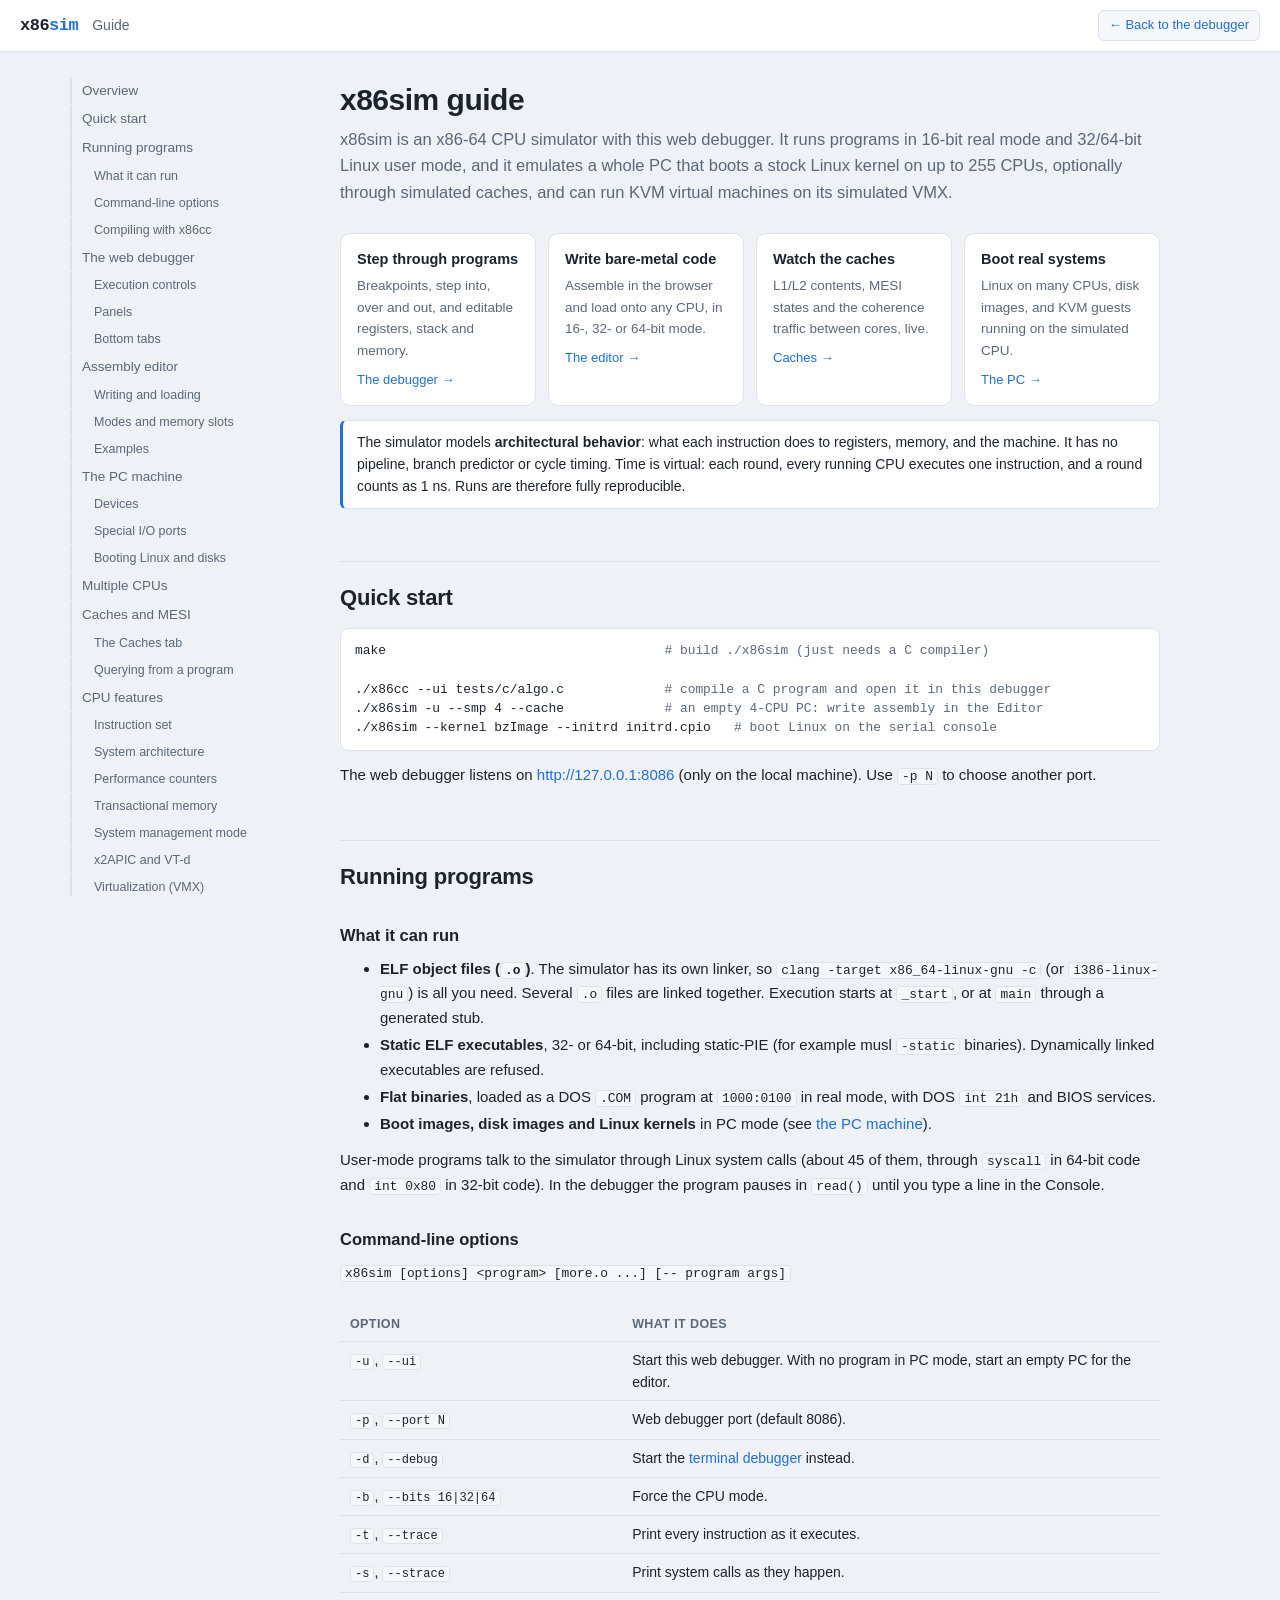
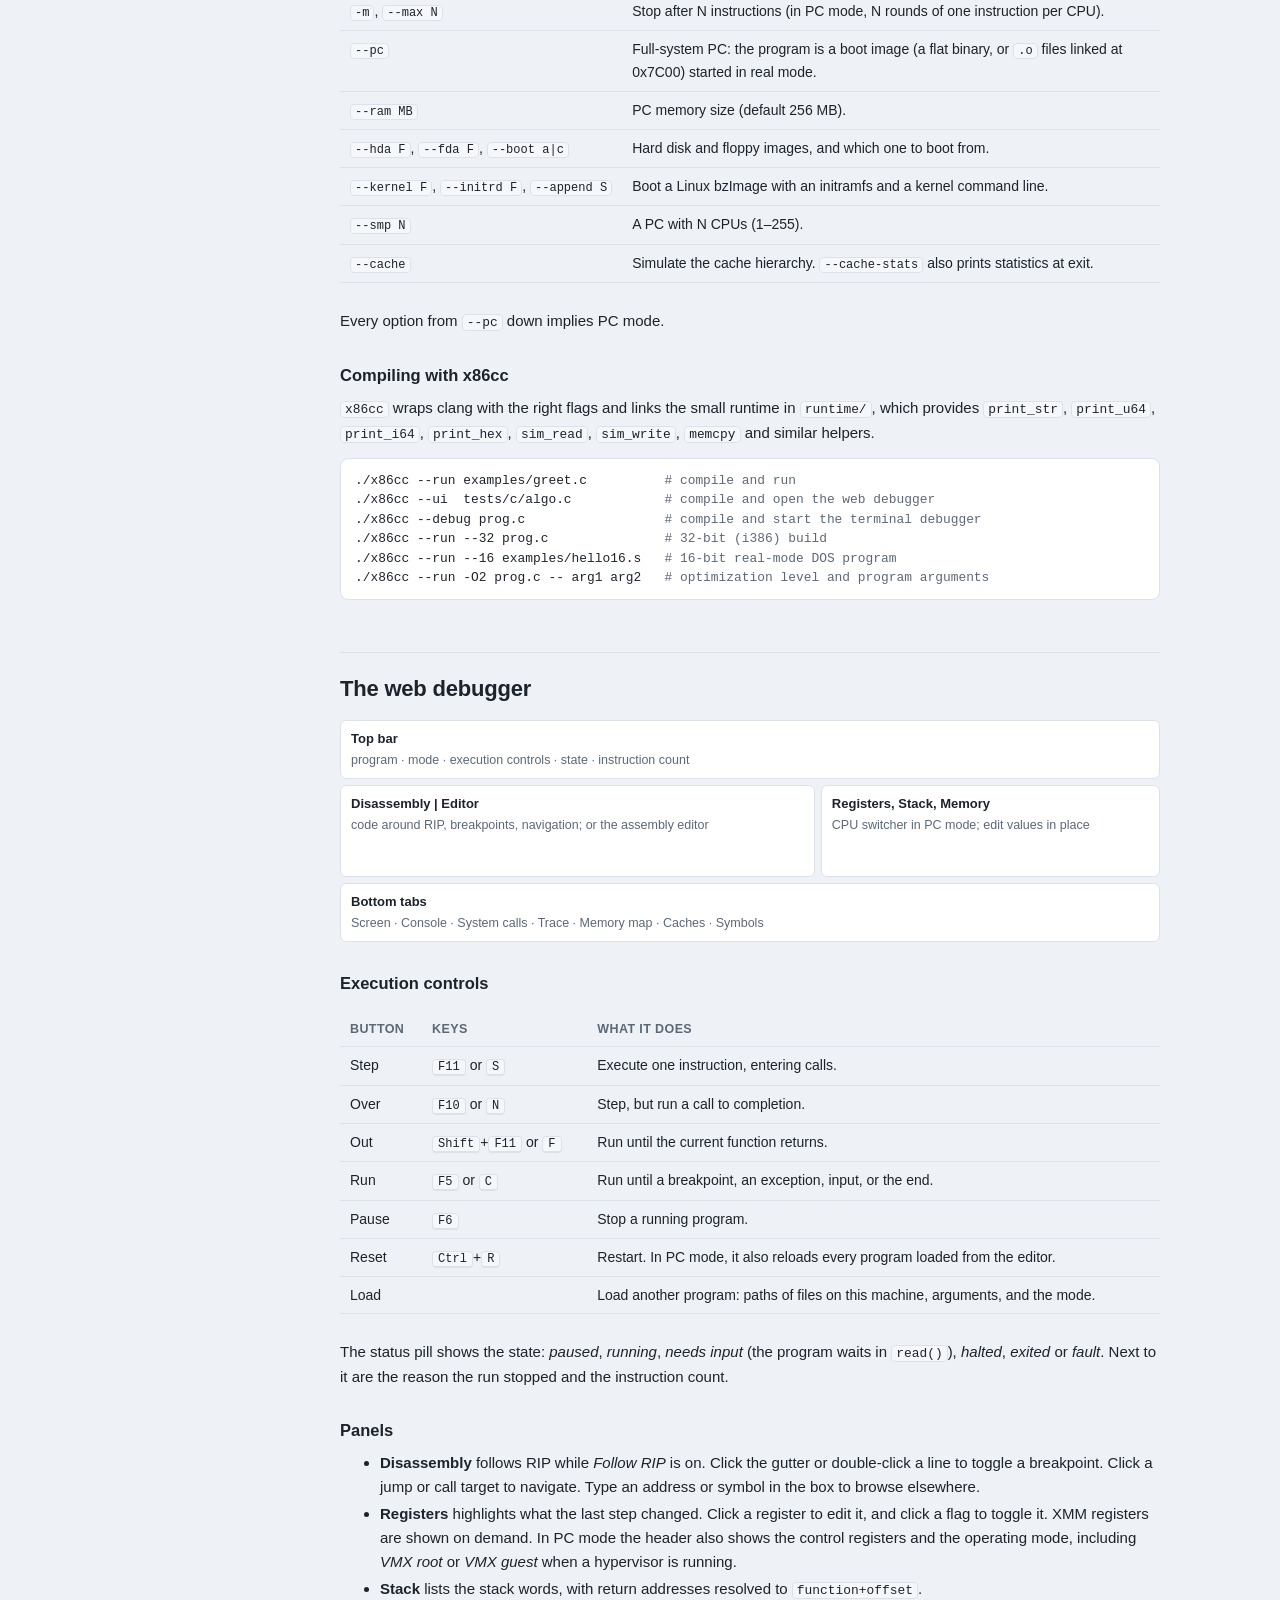
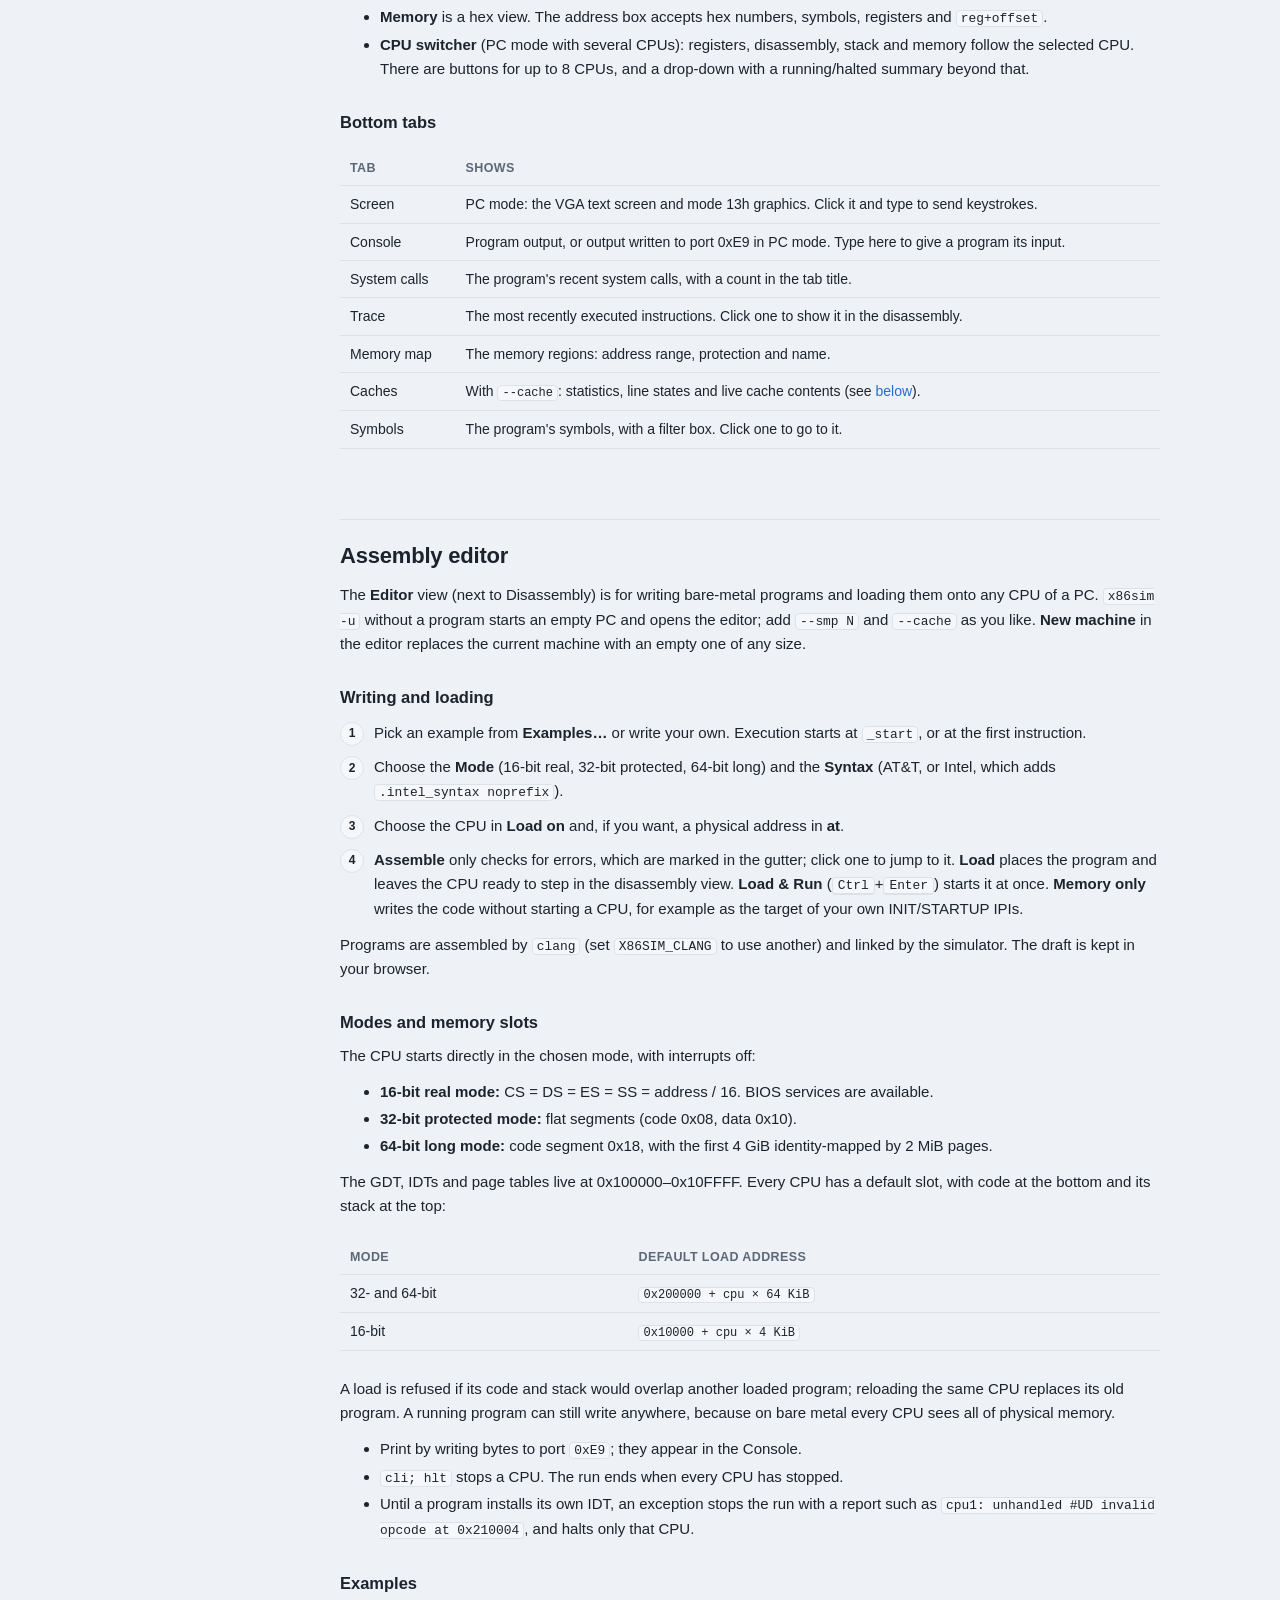
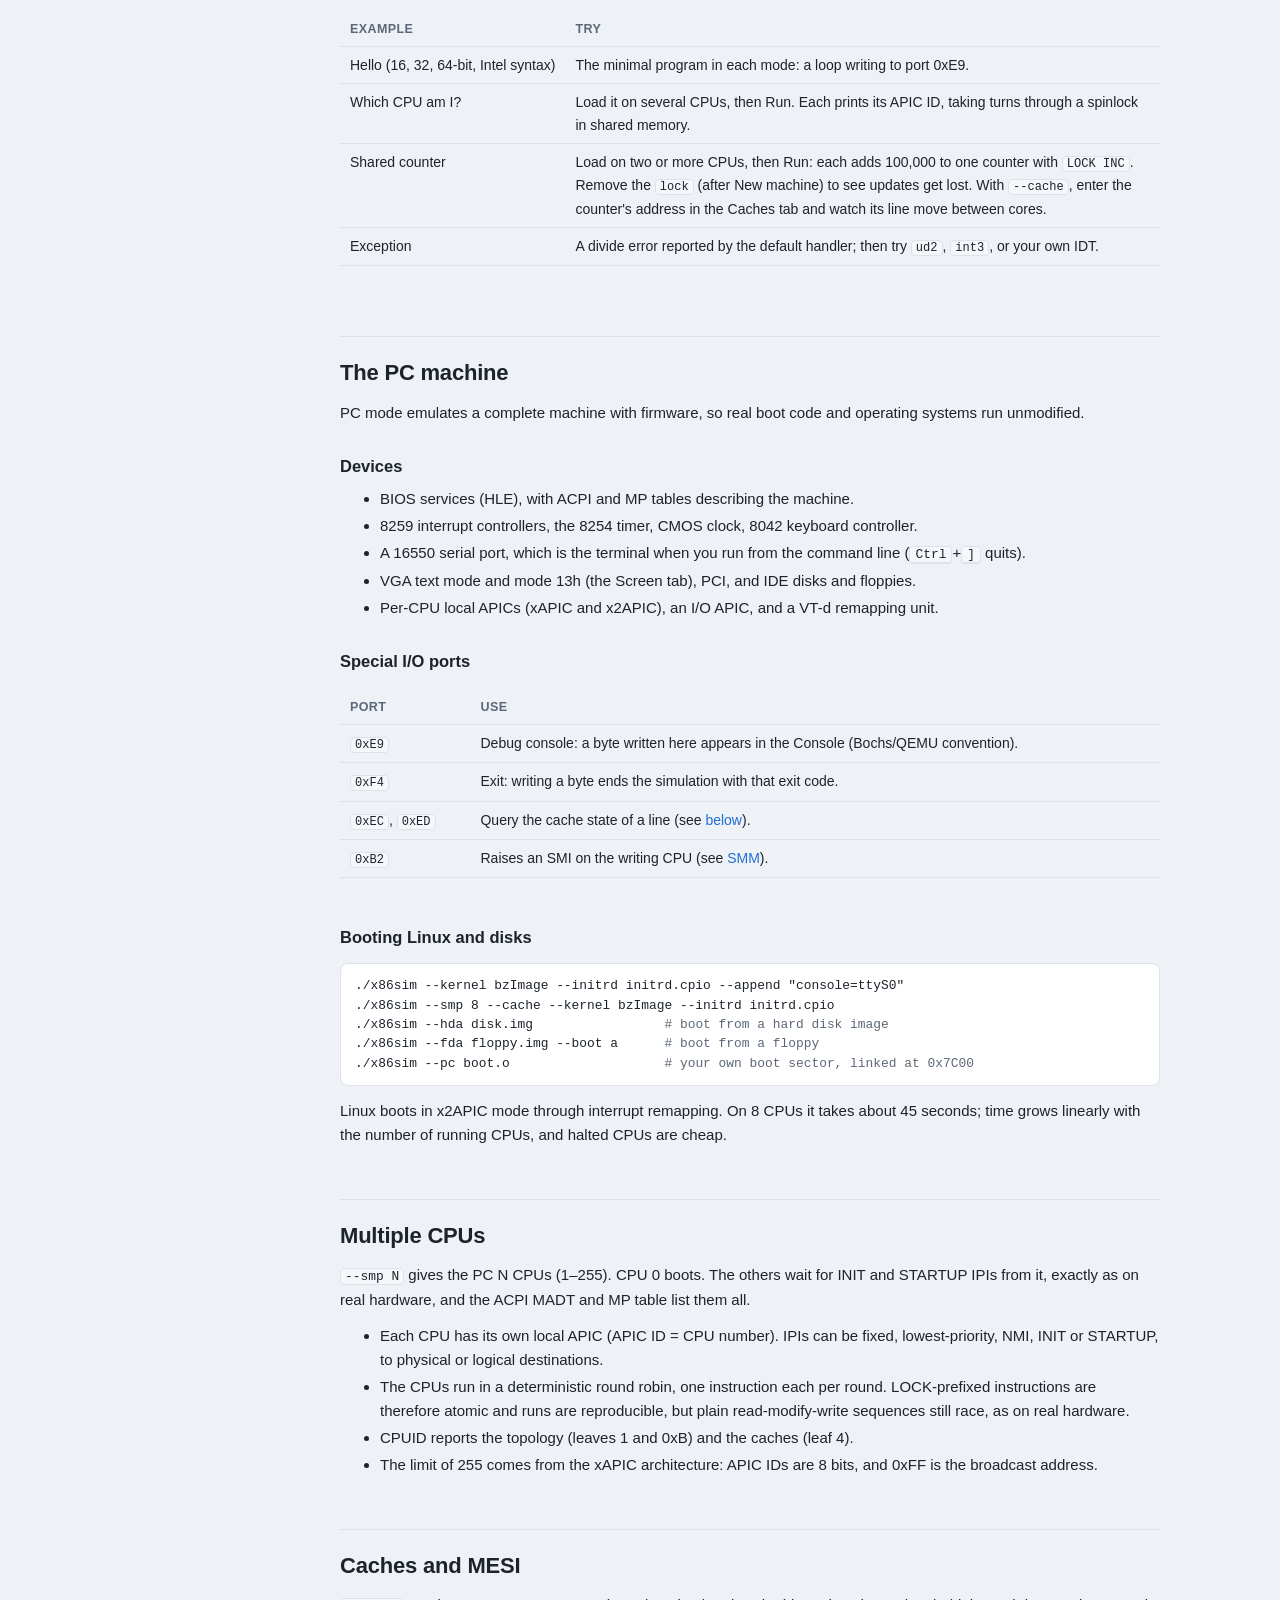
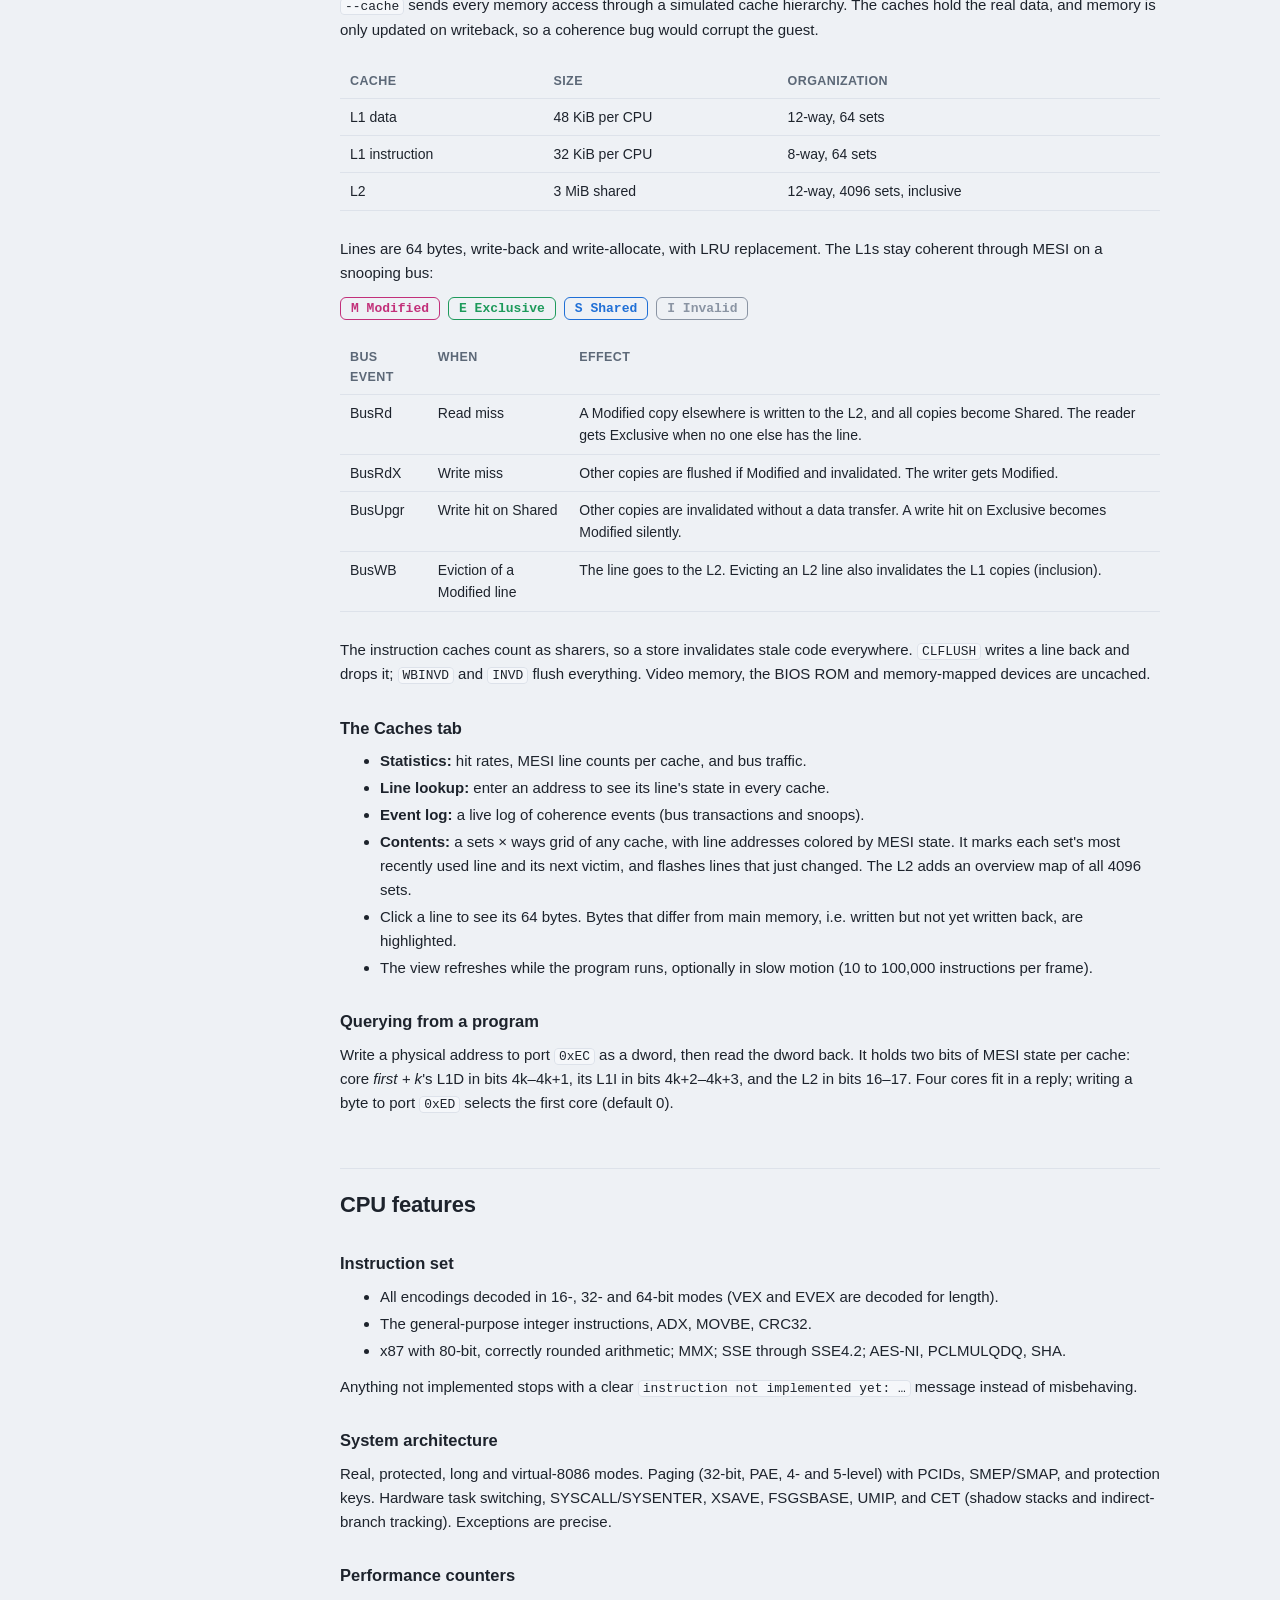
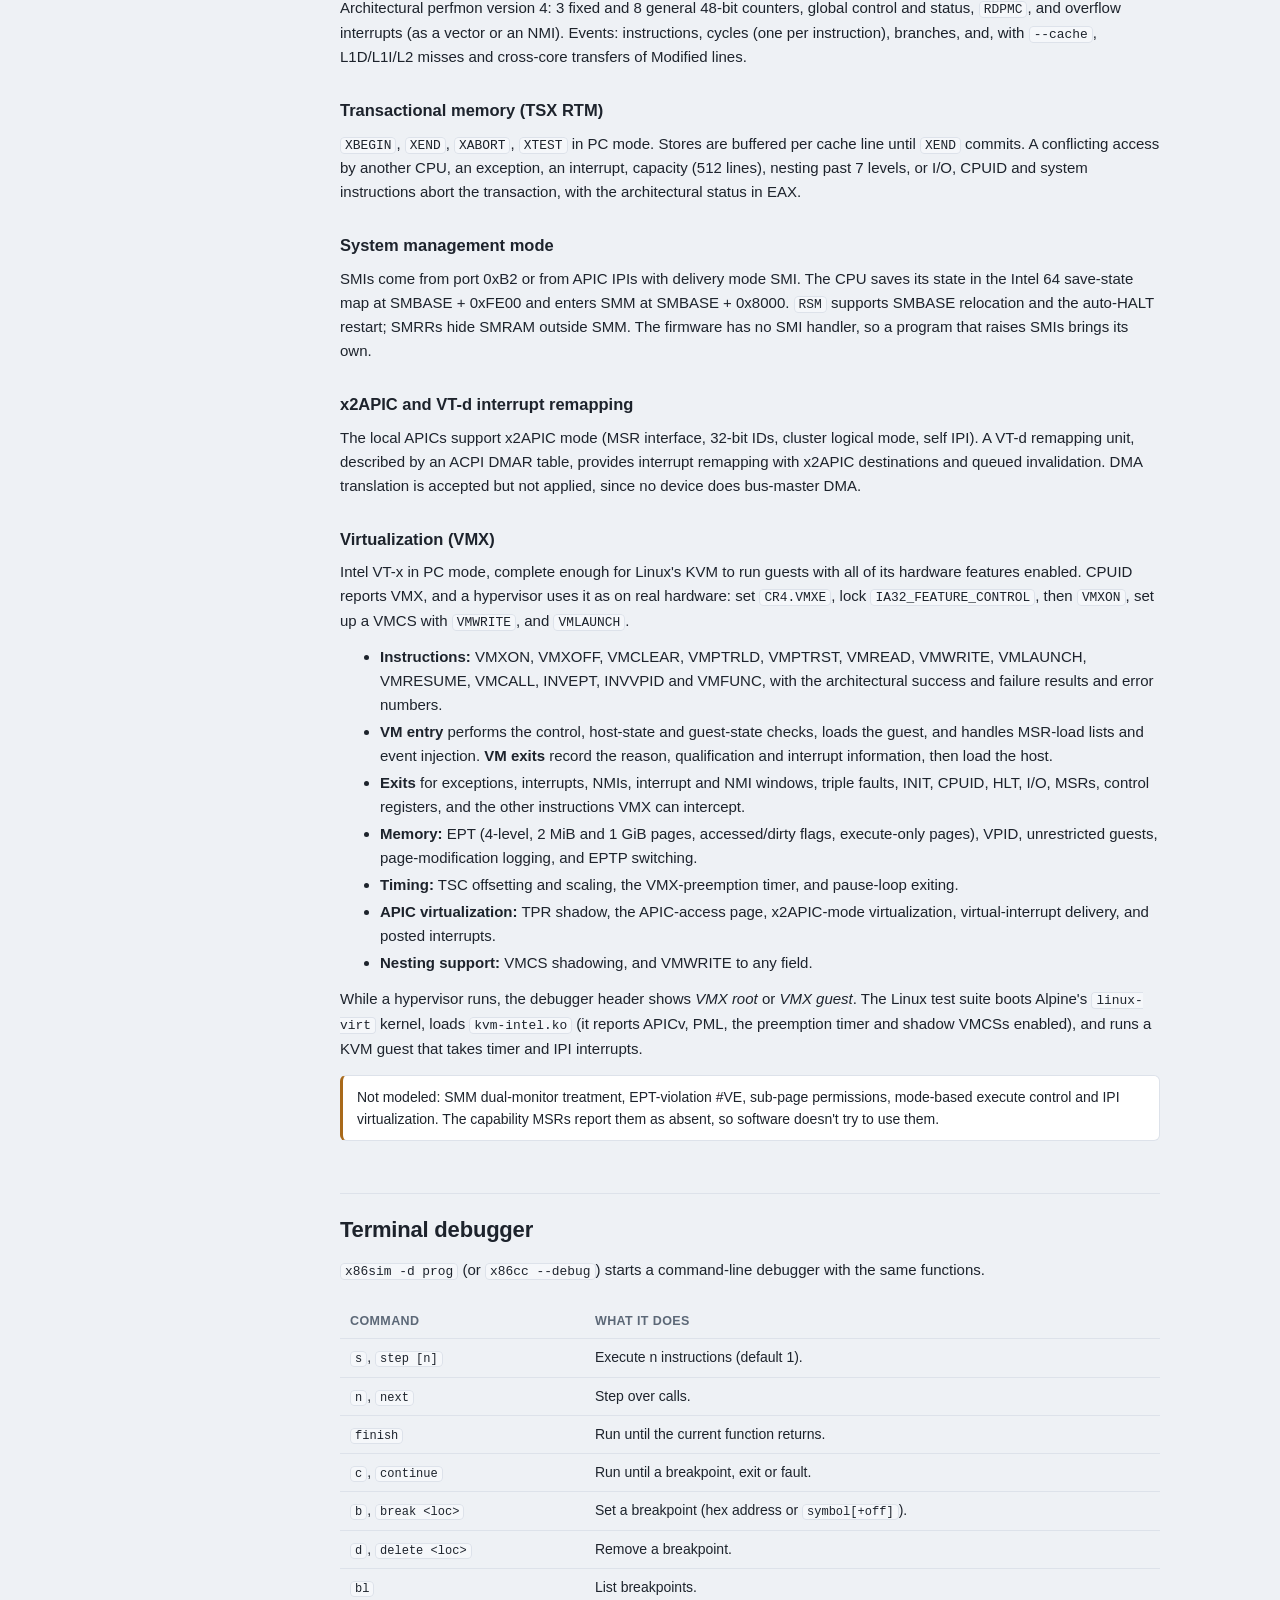
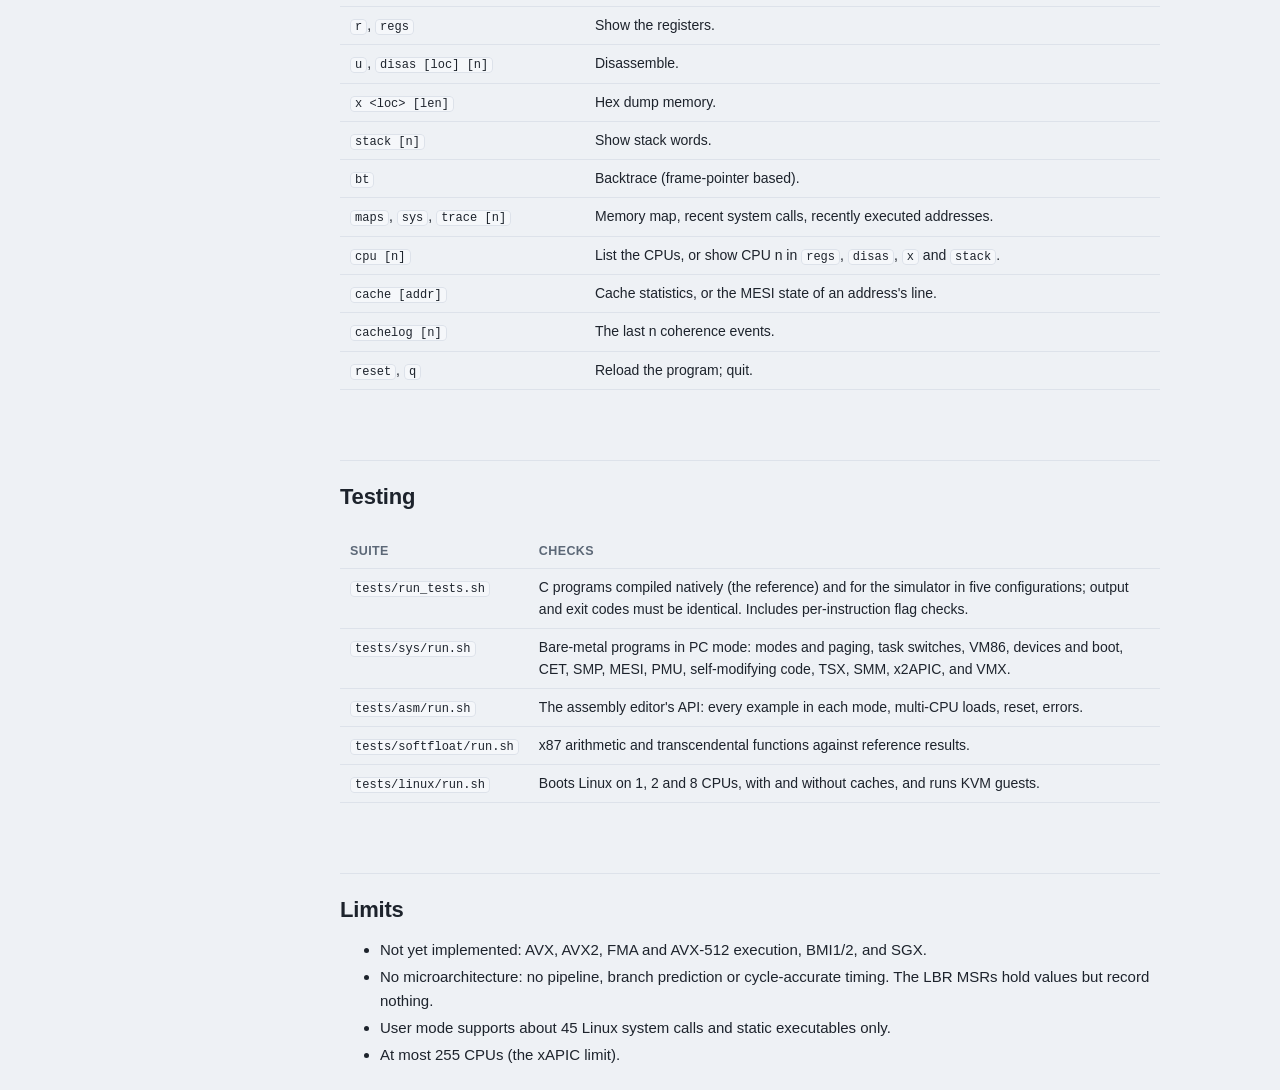
==== ui/guide.html @ a6ca7555 "Web UI: a user guide, opened from a Guide button in the debugger ui/guide.html covers running progra" ====
<!doctype html>
<html lang="en">
<head>
  <meta charset="utf-8">
  <meta name="viewport" content="width=device-width, initial-scale=1">
  <title>x86sim Guide</title>
  <style>
    :root {
      --bg: #0f1216;
      --panel: #161a20;
      --panel-2: #1c2129;
      --border: #262c36;
      --text: #d7dce4;
      --muted: #8a94a3;
      --accent: #5aa9ff;
      --ok: #4fd18b;
      --warn: #ffb547;
      --bad: #ff5c6c;
      --m: #ff7ab6;
      --e: #4fd18b;
      --s: #5aa9ff;
      --i: #6b7686;
      --mono: ui-monospace, "SF Mono", SFMono-Regular, Menlo, Consolas, monospace;
      --sans: -apple-system, BlinkMacSystemFont, "Segoe UI", Roboto, sans-serif;
      color-scheme: dark;
    }
    @media (prefers-color-scheme: light) {
      :root:not([data-theme="dark"]) {
        --bg: #eef1f5;
        --panel: #ffffff;
        --panel-2: #f5f7fa;
        --border: #dde2ea;
        --text: #1d232c;
        --muted: #5c6877;
        --accent: #1f6fd6;
        --ok: #1d9a5b;
        --warn: #a8691a;
        --bad: #d6303f;
        --m: #c2307a;
        --e: #1d9a5b;
        --s: #1f6fd6;
        --i: #8a94a3;
        color-scheme: light;
      }
    }
    * { box-sizing: border-box; }
    html { scroll-behavior: smooth; scroll-padding-top: 64px; }
    body { margin: 0; background: var(--bg); color: var(--text); font: 15px/1.6 var(--sans); }
    a { color: var(--accent); text-decoration: none; }
    a:hover { text-decoration: underline; }
    code, kbd, pre { font-family: var(--mono); font-size: 0.86em; }
    code { background: var(--panel-2); border: 1px solid var(--border); border-radius: 4px; padding: 0 4px; }
    kbd { background: var(--panel-2); border: 1px solid var(--border); border-bottom-width: 2px; border-radius: 4px; padding: 0 5px; white-space: nowrap; }
    pre { background: var(--panel); border: 1px solid var(--border); border-radius: 8px; padding: 12px 14px; overflow-x: auto; line-height: 1.5; }
    pre code { background: none; border: 0; padding: 0; font-size: 1em; }
    .c { color: var(--muted); }

    .top { position: sticky; top: 0; z-index: 2; display: flex; align-items: center; gap: 14px; padding: 10px 20px;
           background: var(--panel); border-bottom: 1px solid var(--border); }
    .logo { font: 600 17px var(--mono); letter-spacing: -0.5px; color: var(--text); }
    .logo b { color: var(--accent); }
    .top .title { color: var(--muted); font-size: 14px; }
    .top .back { margin-left: auto; white-space: nowrap; font-size: 13px; border: 1px solid var(--border); border-radius: 6px; padding: 4px 10px; background: var(--panel-2); }

    .wrap { display: grid; grid-template-columns: 230px minmax(0, 1fr); gap: 40px; max-width: 1180px; margin: 0 auto; padding: 24px 20px 80px; }
    nav.toc { position: sticky; top: 64px; align-self: start; max-height: calc(100vh - 80px); overflow-y: auto; font-size: 13.5px; }
    nav.toc ol { list-style: none; margin: 0; padding: 0; }
    nav.toc li { margin: 1px 0; }
    nav.toc a { display: block; padding: 3px 10px; border-left: 2px solid var(--border); color: var(--muted); }
    nav.toc a:hover { color: var(--text); border-left-color: var(--accent); text-decoration: none; }
    nav.toc .sub a { padding-left: 22px; font-size: 12.5px; }

    main { min-width: 0; max-width: 820px; }
    h1 { font-size: 30px; line-height: 1.2; margin: 6px 0 8px; letter-spacing: -0.5px; }
    .lede { color: var(--muted); font-size: 16.5px; margin: 0 0 28px; }
    h2 { font-size: 22px; margin: 52px 0 10px; padding-top: 18px; border-top: 1px solid var(--border); letter-spacing: -0.2px; }
    h3 { font-size: 16.5px; margin: 28px 0 6px; }
    p, ul, ol { margin: 8px 0 12px; }
    li { margin: 3px 0; }

    table { width: 100%; border-collapse: collapse; margin: 10px 0 18px; font-size: 14px; }
    th, td { text-align: left; vertical-align: top; padding: 7px 10px; border-bottom: 1px solid var(--border); }
    th { color: var(--muted); font-weight: 600; font-size: 12.5px; text-transform: uppercase; letter-spacing: 0.4px; }
    td:first-child { white-space: nowrap; }
    .tw { overflow-x: auto; }

    .cards { display: grid; grid-template-columns: repeat(auto-fill, minmax(180px, 1fr)); gap: 12px; margin: 14px 0 6px; }
    .card { background: var(--panel); border: 1px solid var(--border); border-radius: 10px; padding: 14px 16px; }
    .card h4 { margin: 0 0 4px; font-size: 14.5px; }
    .card p { margin: 0; color: var(--muted); font-size: 13.5px; }
    .card a.more { display: inline-block; margin-top: 8px; font-size: 13px; }

    .note { background: var(--panel); border: 1px solid var(--border); border-left: 3px solid var(--accent); border-radius: 6px; padding: 10px 14px; margin: 14px 0; font-size: 14px; }
    .note.warn { border-left-color: var(--warn); }
    .steps { counter-reset: s; list-style: none; padding: 0; }
    .steps > li { counter-increment: s; position: relative; padding-left: 34px; margin: 10px 0; }
    .steps > li::before { content: counter(s); position: absolute; left: 0; top: 1px; width: 22px; height: 22px; border-radius: 50%;
                          background: var(--panel-2); border: 1px solid var(--border); font-size: 12px; font-weight: 600;
                          display: flex; align-items: center; justify-content: center; }

    .mesi { display: flex; gap: 8px; flex-wrap: wrap; margin: 10px 0; }
    .mesi span { font: 600 13px var(--mono); padding: 3px 10px; border-radius: 6px; border: 1px solid; }
    .mesi .m { color: var(--m); border-color: var(--m); }
    .mesi .e { color: var(--e); border-color: var(--e); }
    .mesi .s { color: var(--s); border-color: var(--s); }
    .mesi .i { color: var(--i); border-color: var(--i); }

    .layout-fig { display: grid; grid-template-columns: 1.4fr 1fr; grid-template-rows: auto auto auto; gap: 6px; margin: 14px 0 6px; font-size: 12.5px; }
    .layout-fig div { background: var(--panel); border: 1px solid var(--border); border-radius: 6px; padding: 8px 10px; }
    .layout-fig b { display: block; font-size: 13px; }
    .layout-fig span { color: var(--muted); }
    .layout-fig .bar { grid-column: 1 / -1; }
    .layout-fig .left { grid-row: 2 / 3; min-height: 92px; }
    .layout-fig .bottom { grid-column: 1 / -1; }

    @media (max-width: 860px) {
      .wrap { grid-template-columns: minmax(0, 1fr); gap: 0; padding: 16px 16px 60px; }
      nav.toc { position: static; max-height: none; margin-bottom: 8px; background: var(--panel); border: 1px solid var(--border);
                border-radius: 10px; padding: 10px; }
      nav.toc .sub { display: none; }
      h1 { font-size: 25px; }
      .layout-fig { grid-template-columns: 1fr; }
      .layout-fig .left { grid-row: auto; }
    }
  </style>
</head>
<body>
  <header class="top">
    <span class="logo">x86<b>sim</b></span>
    <span class="title">Guide</span>
    <a class="back" href="/">&larr; Back to the debugger</a>
  </header>

  <div class="wrap">
    <nav class="toc" aria-label="Contents">
      <ol>
        <li><a href="#overview">Overview</a></li>
        <li><a href="#quickstart">Quick start</a></li>
        <li><a href="#running">Running programs</a></li>
        <li class="sub"><a href="#inputs">What it can run</a></li>
        <li class="sub"><a href="#options">Command-line options</a></li>
        <li class="sub"><a href="#x86cc">Compiling with x86cc</a></li>
        <li><a href="#debugger">The web debugger</a></li>
        <li class="sub"><a href="#controls">Execution controls</a></li>
        <li class="sub"><a href="#panels">Panels</a></li>
        <li class="sub"><a href="#tabs">Bottom tabs</a></li>
        <li><a href="#editor">Assembly editor</a></li>
        <li class="sub"><a href="#editor-flow">Writing and loading</a></li>
        <li class="sub"><a href="#editor-modes">Modes and memory slots</a></li>
        <li class="sub"><a href="#editor-examples">Examples</a></li>
        <li><a href="#pc">The PC machine</a></li>
        <li class="sub"><a href="#pc-devices">Devices</a></li>
        <li class="sub"><a href="#pc-ports">Special I/O ports</a></li>
        <li class="sub"><a href="#pc-linux">Booting Linux and disks</a></li>
        <li><a href="#smp">Multiple CPUs</a></li>
        <li><a href="#caches">Caches and MESI</a></li>
        <li class="sub"><a href="#caches-tab">The Caches tab</a></li>
        <li class="sub"><a href="#caches-port">Querying from a program</a></li>
        <li><a href="#cpu">CPU features</a></li>
        <li class="sub"><a href="#isa">Instruction set</a></li>
        <li class="sub"><a href="#system">System architecture</a></li>
        <li class="sub"><a href="#pmu">Performance counters</a></li>
        <li class="sub"><a href="#tsx">Transactional memory</a></li>
        <li class="sub"><a href="#smm">System management mode</a></li>
        <li class="sub"><a href="#x2apic">x2APIC and VT-d</a></li>
        <li class="sub"><a href="#vmx">Virtualization (VMX)</a></li>
        <li><a href="#terminal">Terminal debugger</a></li>
        <li><a href="#testing">Testing</a></li>
        <li><a href="#limits">Limits</a></li>
      </ol>
    </nav>

    <main>
      <h1 id="overview">x86sim guide</h1>
      <p class="lede">x86sim is an x86-64 CPU simulator with this web debugger. It runs programs in 16-bit
        real mode and 32/64-bit Linux user mode, and it emulates a whole PC that boots a stock Linux kernel
        on up to 255 CPUs, optionally through simulated caches, and can run KVM virtual machines on its
        simulated VMX.</p>

      <div class="cards">
        <div class="card"><h4>Step through programs</h4><p>Breakpoints, step into, over and out, and editable registers, stack and memory.</p><a class="more" href="#debugger">The debugger &rarr;</a></div>
        <div class="card"><h4>Write bare-metal code</h4><p>Assemble in the browser and load onto any CPU, in 16-, 32- or 64-bit mode.</p><a class="more" href="#editor">The editor &rarr;</a></div>
        <div class="card"><h4>Watch the caches</h4><p>L1/L2 contents, MESI states and the coherence traffic between cores, live.</p><a class="more" href="#caches">Caches &rarr;</a></div>
        <div class="card"><h4>Boot real systems</h4><p>Linux on many CPUs, disk images, and KVM guests running on the simulated CPU.</p><a class="more" href="#pc">The PC &rarr;</a></div>
      </div>

      <div class="note">The simulator models <b>architectural behavior</b>: what each instruction does to
        registers, memory, and the machine. It has no pipeline, branch predictor or cycle timing. Time is
        virtual: each round, every running CPU executes one instruction, and a round counts as 1 ns. Runs are
        therefore fully reproducible.</div>

      <h2 id="quickstart">Quick start</h2>
      <pre><code>make                                    <span class="c"># build ./x86sim (just needs a C compiler)</span>

./x86cc --ui tests/c/algo.c             <span class="c"># compile a C program and open it in this debugger</span>
./x86sim -u --smp 4 --cache             <span class="c"># an empty 4-CPU PC: write assembly in the Editor</span>
./x86sim --kernel bzImage --initrd initrd.cpio   <span class="c"># boot Linux on the serial console</span></code></pre>
      <p>The web debugger listens on <a href="http://127.0.0.1:8086">http://127.0.0.1:8086</a> (only on
        the local machine). Use <code>-p N</code> to choose another port.</p>

      <h2 id="running">Running programs</h2>
      <h3 id="inputs">What it can run</h3>
      <ul>
        <li><b>ELF object files (<code>.o</code>)</b>. The simulator has its own linker, so
          <code>clang -target x86_64-linux-gnu -c</code> (or <code>i386-linux-gnu</code>) is all you need.
          Several <code>.o</code> files are linked together. Execution starts at <code>_start</code>, or at
          <code>main</code> through a generated stub.</li>
        <li><b>Static ELF executables</b>, 32- or 64-bit, including static-PIE (for example musl
          <code>-static</code> binaries). Dynamically linked executables are refused.</li>
        <li><b>Flat binaries</b>, loaded as a DOS <code>.COM</code> program at <code>1000:0100</code> in real
          mode, with DOS <code>int 21h</code> and BIOS services.</li>
        <li><b>Boot images, disk images and Linux kernels</b> in PC mode (see <a href="#pc">the PC
          machine</a>).</li>
      </ul>
      <p>User-mode programs talk to the simulator through Linux system calls (about 45 of them, through
        <code>syscall</code> in 64-bit code and <code>int 0x80</code> in 32-bit code). In the debugger the
        program pauses in <code>read()</code> until you type a line in the Console.</p>

      <h3 id="options">Command-line options</h3>
      <p><code>x86sim [options] &lt;program&gt; [more.o ...] [-- program args]</code></p>
      <div class="tw"><table>
        <tr><th>Option</th><th>What it does</th></tr>
        <tr><td><code>-u</code>, <code>--ui</code></td><td>Start this web debugger. With no program in PC mode, start an empty PC for the editor.</td></tr>
        <tr><td><code>-p</code>, <code>--port N</code></td><td>Web debugger port (default 8086).</td></tr>
        <tr><td><code>-d</code>, <code>--debug</code></td><td>Start the <a href="#terminal">terminal debugger</a> instead.</td></tr>
        <tr><td><code>-b</code>, <code>--bits 16|32|64</code></td><td>Force the CPU mode.</td></tr>
        <tr><td><code>-t</code>, <code>--trace</code></td><td>Print every instruction as it executes.</td></tr>
        <tr><td><code>-s</code>, <code>--strace</code></td><td>Print system calls as they happen.</td></tr>
        <tr><td><code>-m</code>, <code>--max N</code></td><td>Stop after N instructions (in PC mode, N rounds of one instruction per CPU).</td></tr>
        <tr><td><code>--pc</code></td><td>Full-system PC: the program is a boot image (a flat binary, or <code>.o</code> files linked at 0x7C00) started in real mode.</td></tr>
        <tr><td><code>--ram MB</code></td><td>PC memory size (default 256 MB).</td></tr>
        <tr><td><code>--hda F</code>, <code>--fda F</code>, <code>--boot a|c</code></td><td>Hard disk and floppy images, and which one to boot from.</td></tr>
        <tr><td><code>--kernel F</code>, <code>--initrd F</code>, <code>--append S</code></td><td>Boot a Linux bzImage with an initramfs and a kernel command line.</td></tr>
        <tr><td><code>--smp N</code></td><td>A PC with N CPUs (1–255).</td></tr>
        <tr><td><code>--cache</code></td><td>Simulate the cache hierarchy. <code>--cache-stats</code> also prints statistics at exit.</td></tr>
      </table></div>
      <p>Every option from <code>--pc</code> down implies PC mode.</p>

      <h3 id="x86cc">Compiling with x86cc</h3>
      <p><code>x86cc</code> wraps clang with the right flags and links the small runtime in
        <code>runtime/</code>, which provides <code>print_str</code>, <code>print_u64</code>,
        <code>print_i64</code>, <code>print_hex</code>, <code>sim_read</code>, <code>sim_write</code>,
        <code>memcpy</code> and similar helpers.</p>
      <pre><code>./x86cc --run examples/greet.c          <span class="c"># compile and run</span>
./x86cc --ui  tests/c/algo.c            <span class="c"># compile and open the web debugger</span>
./x86cc --debug prog.c                  <span class="c"># compile and start the terminal debugger</span>
./x86cc --run --32 prog.c               <span class="c"># 32-bit (i386) build</span>
./x86cc --run --16 examples/hello16.s   <span class="c"># 16-bit real-mode DOS program</span>
./x86cc --run -O2 prog.c -- arg1 arg2   <span class="c"># optimization level and program arguments</span></code></pre>

      <h2 id="debugger">The web debugger</h2>
      <div class="layout-fig" aria-hidden="true">
        <div class="bar"><b>Top bar</b><span>program · mode · execution controls · state · instruction count</span></div>
        <div class="left"><b>Disassembly | Editor</b><span>code around RIP, breakpoints, navigation; or the assembly editor</span></div>
        <div><b>Registers, Stack, Memory</b><span>CPU switcher in PC mode; edit values in place</span></div>
        <div class="bottom"><b>Bottom tabs</b><span>Screen · Console · System calls · Trace · Memory map · Caches · Symbols</span></div>
      </div>

      <h3 id="controls">Execution controls</h3>
      <div class="tw"><table>
        <tr><th>Button</th><th>Keys</th><th>What it does</th></tr>
        <tr><td>Step</td><td><kbd>F11</kbd> or <kbd>S</kbd></td><td>Execute one instruction, entering calls.</td></tr>
        <tr><td>Over</td><td><kbd>F10</kbd> or <kbd>N</kbd></td><td>Step, but run a call to completion.</td></tr>
        <tr><td>Out</td><td><kbd>Shift</kbd>+<kbd>F11</kbd> or <kbd>F</kbd></td><td>Run until the current function returns.</td></tr>
        <tr><td>Run</td><td><kbd>F5</kbd> or <kbd>C</kbd></td><td>Run until a breakpoint, an exception, input, or the end.</td></tr>
        <tr><td>Pause</td><td><kbd>F6</kbd></td><td>Stop a running program.</td></tr>
        <tr><td>Reset</td><td><kbd>Ctrl</kbd>+<kbd>R</kbd></td><td>Restart. In PC mode, it also reloads every program loaded from the editor.</td></tr>
        <tr><td>Load</td><td></td><td>Load another program: paths of files on this machine, arguments, and the mode.</td></tr>
      </table></div>
      <p>The status pill shows the state: <i>paused</i>, <i>running</i>, <i>needs input</i> (the program
        waits in <code>read()</code>), <i>halted</i>, <i>exited</i> or <i>fault</i>. Next to it are the
        reason the run stopped and the instruction count.</p>

      <h3 id="panels">Panels</h3>
      <ul>
        <li><b>Disassembly</b> follows RIP while <i>Follow RIP</i> is on. Click the gutter or double-click a
          line to toggle a breakpoint. Click a jump or call target to navigate. Type an address or symbol in
          the box to browse elsewhere.</li>
        <li><b>Registers</b> highlights what the last step changed. Click a register to edit it, and click a
          flag to toggle it. XMM registers are shown on demand. In PC mode the header also shows the control
          registers and the operating mode, including <i>VMX root</i> or <i>VMX guest</i> when a hypervisor
          is running.</li>
        <li><b>Stack</b> lists the stack words, with return addresses resolved to
          <code>function+offset</code>.</li>
        <li><b>Memory</b> is a hex view. The address box accepts hex numbers, symbols, registers and
          <code>reg+offset</code>.</li>
        <li><b>CPU switcher</b> (PC mode with several CPUs): registers, disassembly, stack and memory follow
          the selected CPU. There are buttons for up to 8 CPUs, and a drop-down with a running/halted summary
          beyond that.</li>
      </ul>

      <h3 id="tabs">Bottom tabs</h3>
      <div class="tw"><table>
        <tr><th>Tab</th><th>Shows</th></tr>
        <tr><td>Screen</td><td>PC mode: the VGA text screen and mode 13h graphics. Click it and type to send keystrokes.</td></tr>
        <tr><td>Console</td><td>Program output, or output written to port 0xE9 in PC mode. Type here to give a program its input.</td></tr>
        <tr><td>System calls</td><td>The program's recent system calls, with a count in the tab title.</td></tr>
        <tr><td>Trace</td><td>The most recently executed instructions. Click one to show it in the disassembly.</td></tr>
        <tr><td>Memory map</td><td>The memory regions: address range, protection and name.</td></tr>
        <tr><td>Caches</td><td>With <code>--cache</code>: statistics, line states and live cache contents (see <a href="#caches-tab">below</a>).</td></tr>
        <tr><td>Symbols</td><td>The program's symbols, with a filter box. Click one to go to it.</td></tr>
      </table></div>

      <h2 id="editor">Assembly editor</h2>
      <p>The <b>Editor</b> view (next to Disassembly) is for writing bare-metal programs and loading them
        onto any CPU of a PC. <code>x86sim -u</code> without a program starts an empty PC and opens the
        editor; add <code>--smp N</code> and <code>--cache</code> as you like. <b>New machine</b> in the
        editor replaces the current machine with an empty one of any size.</p>

      <h3 id="editor-flow">Writing and loading</h3>
      <ol class="steps">
        <li>Pick an example from <b>Examples…</b> or write your own. Execution starts at <code>_start</code>,
          or at the first instruction.</li>
        <li>Choose the <b>Mode</b> (16-bit real, 32-bit protected, 64-bit long) and the <b>Syntax</b>
          (AT&amp;T, or Intel, which adds <code>.intel_syntax noprefix</code>).</li>
        <li>Choose the CPU in <b>Load on</b> and, if you want, a physical address in <b>at</b>.</li>
        <li><b>Assemble</b> only checks for errors, which are marked in the gutter; click one to jump to it.
          <b>Load</b> places the program and leaves the CPU ready to step in the disassembly view.
          <b>Load &amp; Run</b> (<kbd>Ctrl</kbd>+<kbd>Enter</kbd>) starts it at once. <b>Memory only</b>
          writes the code without starting a CPU, for example as the target of your own INIT/STARTUP
          IPIs.</li>
      </ol>
      <p>Programs are assembled by <code>clang</code> (set <code>X86SIM_CLANG</code> to use another) and
        linked by the simulator. The draft is kept in your browser.</p>

      <h3 id="editor-modes">Modes and memory slots</h3>
      <p>The CPU starts directly in the chosen mode, with interrupts off:</p>
      <ul>
        <li><b>16-bit real mode:</b> CS = DS = ES = SS = address / 16. BIOS services are available.</li>
        <li><b>32-bit protected mode:</b> flat segments (code 0x08, data 0x10).</li>
        <li><b>64-bit long mode:</b> code segment 0x18, with the first 4 GiB identity-mapped by 2 MiB
          pages.</li>
      </ul>
      <p>The GDT, IDTs and page tables live at 0x100000–0x10FFFF. Every CPU has a default slot, with code at
        the bottom and its stack at the top:</p>
      <div class="tw"><table>
        <tr><th>Mode</th><th>Default load address</th></tr>
        <tr><td>32- and 64-bit</td><td><code>0x200000 + cpu × 64 KiB</code></td></tr>
        <tr><td>16-bit</td><td><code>0x10000 + cpu × 4 KiB</code></td></tr>
      </table></div>
      <p>A load is refused if its code and stack would overlap another loaded program; reloading the same
        CPU replaces its old program. A running program can still write anywhere, because on bare metal
        every CPU sees all of physical memory.</p>
      <ul>
        <li>Print by writing bytes to port <code>0xE9</code>; they appear in the Console.</li>
        <li><code>cli; hlt</code> stops a CPU. The run ends when every CPU has stopped.</li>
        <li>Until a program installs its own IDT, an exception stops the run with a report such as
          <code>cpu1: unhandled #UD invalid opcode at 0x210004</code>, and halts only that CPU.</li>
      </ul>

      <h3 id="editor-examples">Examples</h3>
      <div class="tw"><table>
        <tr><th>Example</th><th>Try</th></tr>
        <tr><td>Hello (16, 32, 64-bit, Intel syntax)</td><td>The minimal program in each mode: a loop writing to port 0xE9.</td></tr>
        <tr><td>Which CPU am I?</td><td>Load it on several CPUs, then Run. Each prints its APIC ID, taking turns through a spinlock in shared memory.</td></tr>
        <tr><td>Shared counter</td><td>Load on two or more CPUs, then Run: each adds 100,000 to one counter with <code>LOCK INC</code>. Remove the <code>lock</code> (after New machine) to see updates get lost. With <code>--cache</code>, enter the counter's address in the Caches tab and watch its line move between cores.</td></tr>
        <tr><td>Exception</td><td>A divide error reported by the default handler; then try <code>ud2</code>, <code>int3</code>, or your own IDT.</td></tr>
      </table></div>

      <h2 id="pc">The PC machine</h2>
      <p>PC mode emulates a complete machine with firmware, so real boot code and operating systems run
        unmodified.</p>
      <h3 id="pc-devices">Devices</h3>
      <ul>
        <li>BIOS services (HLE), with ACPI and MP tables describing the machine.</li>
        <li>8259 interrupt controllers, the 8254 timer, CMOS clock, 8042 keyboard controller.</li>
        <li>A 16550 serial port, which is the terminal when you run from the command line (<kbd>Ctrl</kbd>+<kbd>]</kbd> quits).</li>
        <li>VGA text mode and mode 13h (the Screen tab), PCI, and IDE disks and floppies.</li>
        <li>Per-CPU local APICs (xAPIC and x2APIC), an I/O APIC, and a VT-d remapping unit.</li>
      </ul>
      <h3 id="pc-ports">Special I/O ports</h3>
      <div class="tw"><table>
        <tr><th>Port</th><th>Use</th></tr>
        <tr><td><code>0xE9</code></td><td>Debug console: a byte written here appears in the Console (Bochs/QEMU convention).</td></tr>
        <tr><td><code>0xF4</code></td><td>Exit: writing a byte ends the simulation with that exit code.</td></tr>
        <tr><td><code>0xEC</code>, <code>0xED</code></td><td>Query the cache state of a line (see <a href="#caches-port">below</a>).</td></tr>
        <tr><td><code>0xB2</code></td><td>Raises an SMI on the writing CPU (see <a href="#smm">SMM</a>).</td></tr>
      </table></div>
      <h3 id="pc-linux">Booting Linux and disks</h3>
      <pre><code>./x86sim --kernel bzImage --initrd initrd.cpio --append "console=ttyS0"
./x86sim --smp 8 --cache --kernel bzImage --initrd initrd.cpio
./x86sim --hda disk.img                 <span class="c"># boot from a hard disk image</span>
./x86sim --fda floppy.img --boot a      <span class="c"># boot from a floppy</span>
./x86sim --pc boot.o                    <span class="c"># your own boot sector, linked at 0x7C00</span></code></pre>
      <p>Linux boots in x2APIC mode through interrupt remapping. On 8 CPUs it takes about 45 seconds; time
        grows linearly with the number of running CPUs, and halted CPUs are cheap.</p>

      <h2 id="smp">Multiple CPUs</h2>
      <p><code>--smp N</code> gives the PC N CPUs (1–255). CPU 0 boots. The others wait for INIT and
        STARTUP IPIs from it, exactly as on real hardware, and the ACPI MADT and MP table list them all.</p>
      <ul>
        <li>Each CPU has its own local APIC (APIC ID = CPU number). IPIs can be fixed, lowest-priority, NMI,
          INIT or STARTUP, to physical or logical destinations.</li>
        <li>The CPUs run in a deterministic round robin, one instruction each per round. LOCK-prefixed
          instructions are therefore atomic and runs are reproducible, but plain read-modify-write sequences
          still race, as on real hardware.</li>
        <li>CPUID reports the topology (leaves 1 and 0xB) and the caches (leaf 4).</li>
        <li>The limit of 255 comes from the xAPIC architecture: APIC IDs are 8 bits, and 0xFF is the
          broadcast address.</li>
      </ul>

      <h2 id="caches">Caches and MESI</h2>
      <p><code>--cache</code> sends every memory access through a simulated cache hierarchy. The caches hold
        the real data, and memory is only updated on writeback, so a coherence bug would corrupt the
        guest.</p>
      <div class="tw"><table>
        <tr><th>Cache</th><th>Size</th><th>Organization</th></tr>
        <tr><td>L1 data</td><td>48 KiB per CPU</td><td>12-way, 64 sets</td></tr>
        <tr><td>L1 instruction</td><td>32 KiB per CPU</td><td>8-way, 64 sets</td></tr>
        <tr><td>L2</td><td>3 MiB shared</td><td>12-way, 4096 sets, inclusive</td></tr>
      </table></div>
      <p>Lines are 64 bytes, write-back and write-allocate, with LRU replacement. The L1s stay coherent
        through MESI on a snooping bus:</p>
      <div class="mesi"><span class="m">M Modified</span><span class="e">E Exclusive</span><span class="s">S Shared</span><span class="i">I Invalid</span></div>
      <div class="tw"><table>
        <tr><th>Bus event</th><th>When</th><th>Effect</th></tr>
        <tr><td>BusRd</td><td>Read miss</td><td>A Modified copy elsewhere is written to the L2, and all copies become Shared. The reader gets Exclusive when no one else has the line.</td></tr>
        <tr><td>BusRdX</td><td>Write miss</td><td>Other copies are flushed if Modified and invalidated. The writer gets Modified.</td></tr>
        <tr><td>BusUpgr</td><td>Write hit on Shared</td><td>Other copies are invalidated without a data transfer. A write hit on Exclusive becomes Modified silently.</td></tr>
        <tr><td>BusWB</td><td>Eviction of a Modified line</td><td>The line goes to the L2. Evicting an L2 line also invalidates the L1 copies (inclusion).</td></tr>
      </table></div>
      <p>The instruction caches count as sharers, so a store invalidates stale code everywhere.
        <code>CLFLUSH</code> writes a line back and drops it; <code>WBINVD</code> and <code>INVD</code> flush
        everything. Video memory, the BIOS ROM and memory-mapped devices are uncached.</p>

      <h3 id="caches-tab">The Caches tab</h3>
      <ul>
        <li><b>Statistics:</b> hit rates, MESI line counts per cache, and bus traffic.</li>
        <li><b>Line lookup:</b> enter an address to see its line's state in every cache.</li>
        <li><b>Event log:</b> a live log of coherence events (bus transactions and snoops).</li>
        <li><b>Contents:</b> a sets × ways grid of any cache, with line addresses colored by MESI state. It
          marks each set's most recently used line and its next victim, and flashes lines that just changed.
          The L2 adds an overview map of all 4096 sets.</li>
        <li>Click a line to see its 64 bytes. Bytes that differ from main memory, i.e. written but not yet
          written back, are highlighted.</li>
        <li>The view refreshes while the program runs, optionally in slow motion (10 to 100,000
          instructions per frame).</li>
      </ul>

      <h3 id="caches-port">Querying from a program</h3>
      <p>Write a physical address to port <code>0xEC</code> as a dword, then read the dword back. It holds
        two bits of MESI state per cache: core <i>first + k</i>'s L1D in bits 4k–4k+1, its L1I in bits
        4k+2–4k+3, and the L2 in bits 16–17. Four cores fit in a reply; writing a byte to port
        <code>0xED</code> selects the first core (default 0).</p>

      <h2 id="cpu">CPU features</h2>
      <h3 id="isa">Instruction set</h3>
      <ul>
        <li>All encodings decoded in 16-, 32- and 64-bit modes (VEX and EVEX are decoded for length).</li>
        <li>The general-purpose integer instructions, ADX, MOVBE, CRC32.</li>
        <li>x87 with 80-bit, correctly rounded arithmetic; MMX; SSE through SSE4.2; AES-NI, PCLMULQDQ, SHA.</li>
      </ul>
      <p>Anything not implemented stops with a clear <code>instruction not implemented yet: …</code> message
        instead of misbehaving.</p>

      <h3 id="system">System architecture</h3>
      <p>Real, protected, long and virtual-8086 modes. Paging (32-bit, PAE, 4- and 5-level) with PCIDs,
        SMEP/SMAP, and protection keys. Hardware task switching, SYSCALL/SYSENTER, XSAVE, FSGSBASE, UMIP,
        and CET (shadow stacks and indirect-branch tracking). Exceptions are precise.</p>

      <h3 id="pmu">Performance counters</h3>
      <p>Architectural perfmon version 4: 3 fixed and 8 general 48-bit counters, global control and status,
        <code>RDPMC</code>, and overflow interrupts (as a vector or an NMI). Events: instructions, cycles (one
        per instruction), branches, and, with <code>--cache</code>, L1D/L1I/L2 misses and cross-core
        transfers of Modified lines.</p>

      <h3 id="tsx">Transactional memory (TSX RTM)</h3>
      <p><code>XBEGIN</code>, <code>XEND</code>, <code>XABORT</code>, <code>XTEST</code> in PC mode. Stores
        are buffered per cache line until <code>XEND</code> commits. A conflicting access by another CPU, an
        exception, an interrupt, capacity (512 lines), nesting past 7 levels, or I/O, CPUID and system
        instructions abort the transaction, with the architectural status in EAX.</p>

      <h3 id="smm">System management mode</h3>
      <p>SMIs come from port 0xB2 or from APIC IPIs with delivery mode SMI. The CPU saves its state in the
        Intel 64 save-state map at SMBASE + 0xFE00 and enters SMM at SMBASE + 0x8000. <code>RSM</code>
        supports SMBASE relocation and the auto-HALT restart; SMRRs hide SMRAM outside SMM. The firmware has
        no SMI handler, so a program that raises SMIs brings its own.</p>

      <h3 id="x2apic">x2APIC and VT-d interrupt remapping</h3>
      <p>The local APICs support x2APIC mode (MSR interface, 32-bit IDs, cluster logical mode, self IPI). A
        VT-d remapping unit, described by an ACPI DMAR table, provides interrupt remapping with x2APIC
        destinations and queued invalidation. DMA translation is accepted but not applied, since no device
        does bus-master DMA.</p>

      <h3 id="vmx">Virtualization (VMX)</h3>
      <p>Intel VT-x in PC mode, complete enough for Linux's KVM to run guests with all of its hardware
        features enabled. CPUID reports VMX, and a hypervisor uses it as on real hardware: set
        <code>CR4.VMXE</code>, lock <code>IA32_FEATURE_CONTROL</code>, then <code>VMXON</code>, set up a
        VMCS with <code>VMWRITE</code>, and <code>VMLAUNCH</code>.</p>
      <ul>
        <li><b>Instructions:</b> VMXON, VMXOFF, VMCLEAR, VMPTRLD, VMPTRST, VMREAD, VMWRITE, VMLAUNCH,
          VMRESUME, VMCALL, INVEPT, INVVPID and VMFUNC, with the architectural success and failure results
          and error numbers.</li>
        <li><b>VM entry</b> performs the control, host-state and guest-state checks, loads the guest, and
          handles MSR-load lists and event injection. <b>VM exits</b> record the reason, qualification and
          interrupt information, then load the host.</li>
        <li><b>Exits</b> for exceptions, interrupts, NMIs, interrupt and NMI windows, triple faults, INIT,
          CPUID, HLT, I/O, MSRs, control registers, and the other instructions VMX can intercept.</li>
        <li><b>Memory:</b> EPT (4-level, 2 MiB and 1 GiB pages, accessed/dirty flags, execute-only pages),
          VPID, unrestricted guests, page-modification logging, and EPTP switching.</li>
        <li><b>Timing:</b> TSC offsetting and scaling, the VMX-preemption timer, and pause-loop exiting.</li>
        <li><b>APIC virtualization:</b> TPR shadow, the APIC-access page, x2APIC-mode virtualization,
          virtual-interrupt delivery, and posted interrupts.</li>
        <li><b>Nesting support:</b> VMCS shadowing, and VMWRITE to any field.</li>
      </ul>
      <p>While a hypervisor runs, the debugger header shows <i>VMX root</i> or <i>VMX guest</i>. The Linux
        test suite boots Alpine's <code>linux-virt</code> kernel, loads <code>kvm-intel.ko</code> (it reports
        APICv, PML, the preemption timer and shadow VMCSs enabled), and runs a KVM guest that takes timer
        and IPI interrupts.</p>
      <div class="note warn">Not modeled: SMM dual-monitor treatment, EPT-violation #VE, sub-page
        permissions, mode-based execute control and IPI virtualization. The capability MSRs report them as
        absent, so software doesn't try to use them.</div>

      <h2 id="terminal">Terminal debugger</h2>
      <p><code>x86sim -d prog</code> (or <code>x86cc --debug</code>) starts a command-line debugger with the
        same functions.</p>
      <div class="tw"><table>
        <tr><th>Command</th><th>What it does</th></tr>
        <tr><td><code>s</code>, <code>step [n]</code></td><td>Execute n instructions (default 1).</td></tr>
        <tr><td><code>n</code>, <code>next</code></td><td>Step over calls.</td></tr>
        <tr><td><code>finish</code></td><td>Run until the current function returns.</td></tr>
        <tr><td><code>c</code>, <code>continue</code></td><td>Run until a breakpoint, exit or fault.</td></tr>
        <tr><td><code>b</code>, <code>break &lt;loc&gt;</code></td><td>Set a breakpoint (hex address or <code>symbol[+off]</code>).</td></tr>
        <tr><td><code>d</code>, <code>delete &lt;loc&gt;</code></td><td>Remove a breakpoint.</td></tr>
        <tr><td><code>bl</code></td><td>List breakpoints.</td></tr>
        <tr><td><code>r</code>, <code>regs</code></td><td>Show the registers.</td></tr>
        <tr><td><code>u</code>, <code>disas [loc] [n]</code></td><td>Disassemble.</td></tr>
        <tr><td><code>x &lt;loc&gt; [len]</code></td><td>Hex dump memory.</td></tr>
        <tr><td><code>stack [n]</code></td><td>Show stack words.</td></tr>
        <tr><td><code>bt</code></td><td>Backtrace (frame-pointer based).</td></tr>
        <tr><td><code>maps</code>, <code>sys</code>, <code>trace [n]</code></td><td>Memory map, recent system calls, recently executed addresses.</td></tr>
        <tr><td><code>cpu [n]</code></td><td>List the CPUs, or show CPU n in <code>regs</code>, <code>disas</code>, <code>x</code> and <code>stack</code>.</td></tr>
        <tr><td><code>cache [addr]</code></td><td>Cache statistics, or the MESI state of an address's line.</td></tr>
        <tr><td><code>cachelog [n]</code></td><td>The last n coherence events.</td></tr>
        <tr><td><code>reset</code>, <code>q</code></td><td>Reload the program; quit.</td></tr>
      </table></div>

      <h2 id="testing">Testing</h2>
      <div class="tw"><table>
        <tr><th>Suite</th><th>Checks</th></tr>
        <tr><td><code>tests/run_tests.sh</code></td><td>C programs compiled natively (the reference) and for the simulator in five configurations; output and exit codes must be identical. Includes per-instruction flag checks.</td></tr>
        <tr><td><code>tests/sys/run.sh</code></td><td>Bare-metal programs in PC mode: modes and paging, task switches, VM86, devices and boot, CET, SMP, MESI, PMU, self-modifying code, TSX, SMM, x2APIC, and VMX.</td></tr>
        <tr><td><code>tests/asm/run.sh</code></td><td>The assembly editor's API: every example in each mode, multi-CPU loads, reset, errors.</td></tr>
        <tr><td><code>tests/softfloat/run.sh</code></td><td>x87 arithmetic and transcendental functions against reference results.</td></tr>
        <tr><td><code>tests/linux/run.sh</code></td><td>Boots Linux on 1, 2 and 8 CPUs, with and without caches, and runs KVM guests.</td></tr>
      </table></div>

      <h2 id="limits">Limits</h2>
      <ul>
        <li>Not yet implemented: AVX, AVX2, FMA and AVX-512 execution, BMI1/2, and SGX.</li>
        <li>No microarchitecture: no pipeline, branch prediction or cycle-accurate timing. The LBR MSRs hold
          values but record nothing.</li>
        <li>User mode supports about 45 Linux system calls and static executables only.</li>
        <li>At most 255 CPUs (the xAPIC limit).</li>
      </ul>
    </main>
  </div>
</body>
</html>
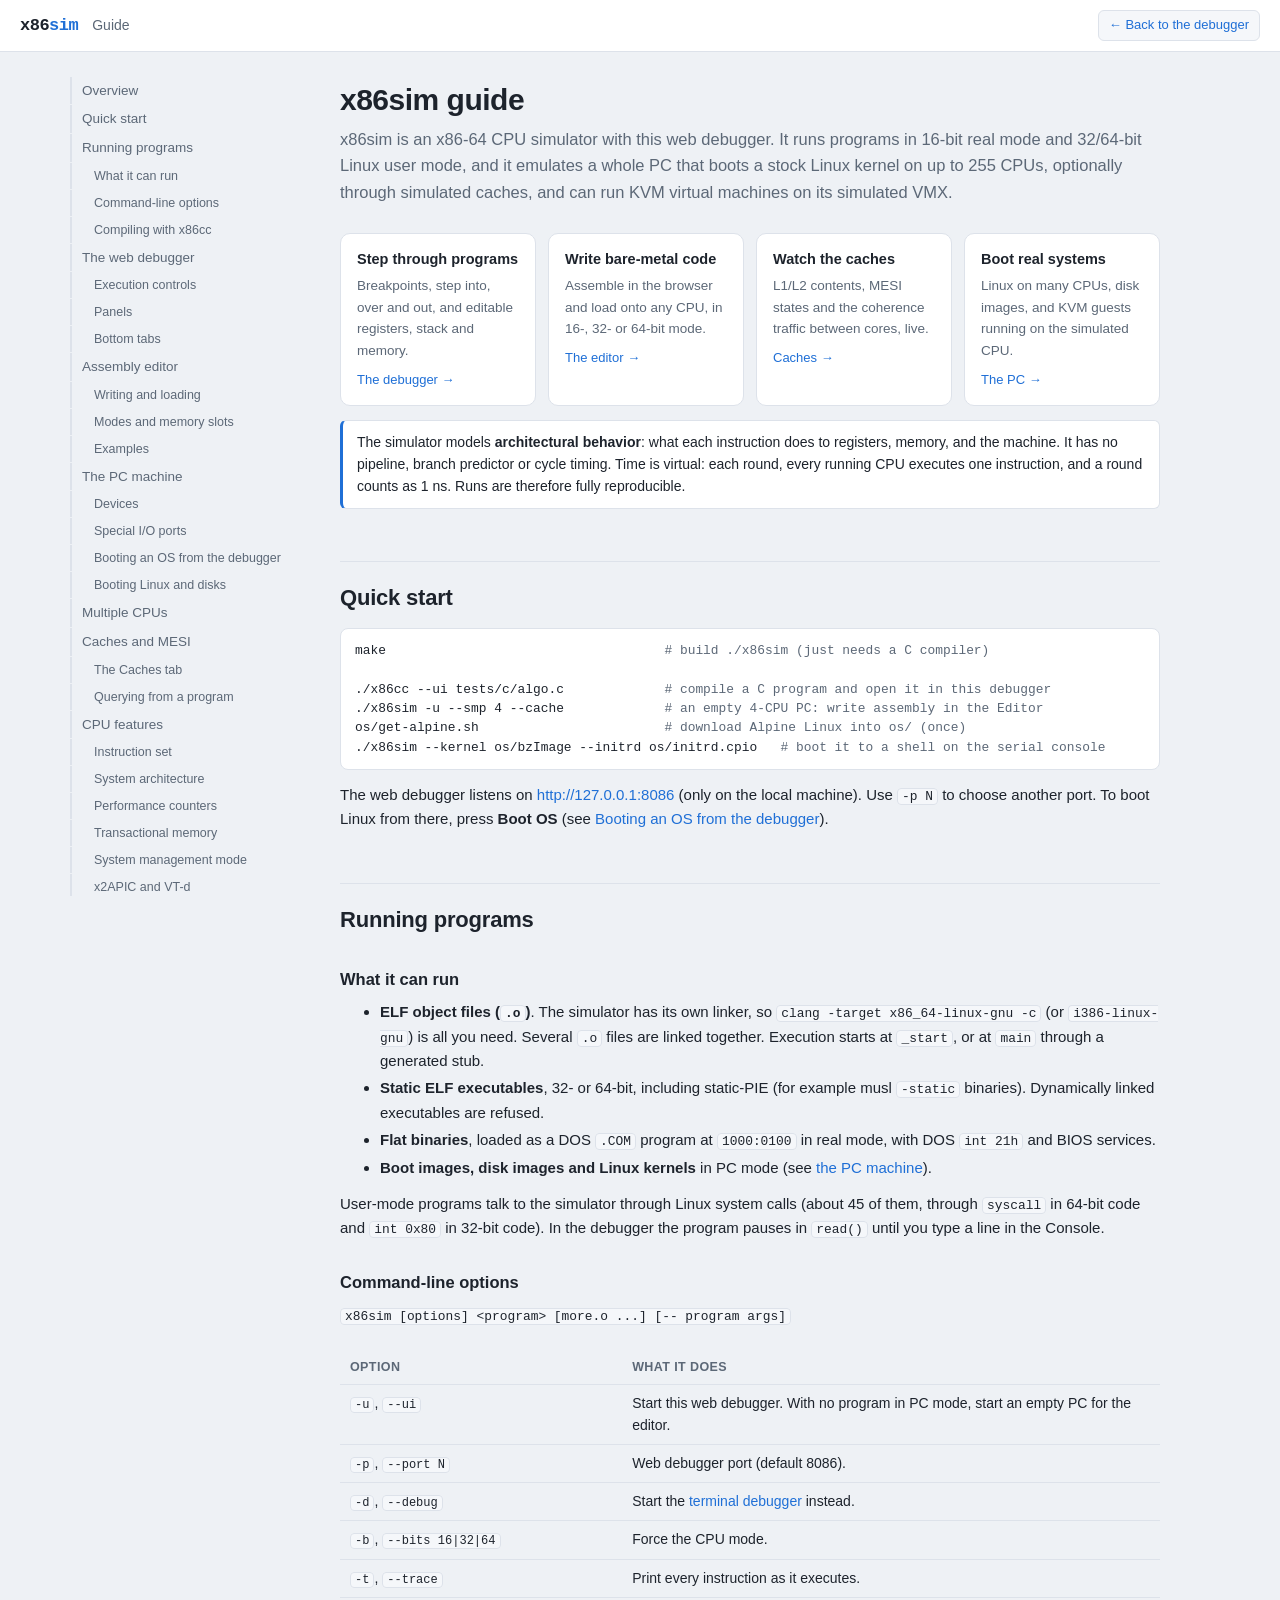
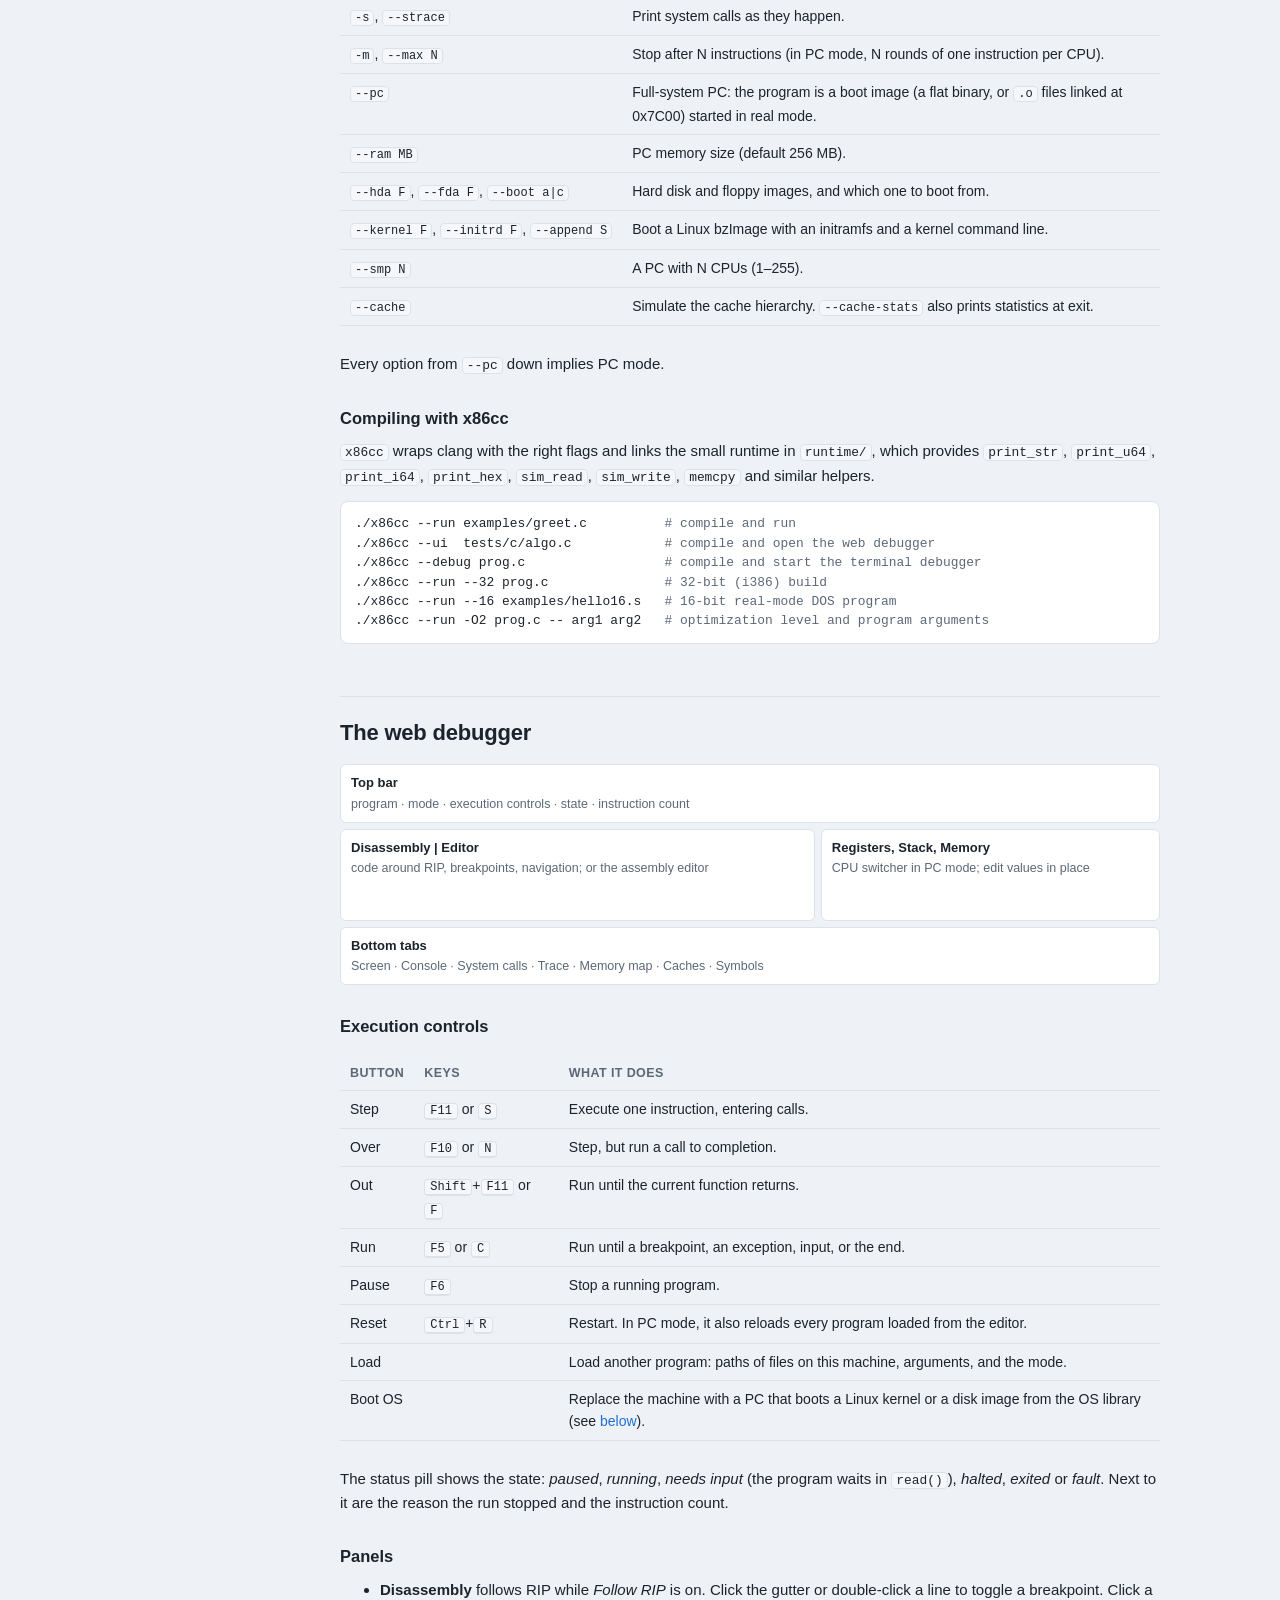
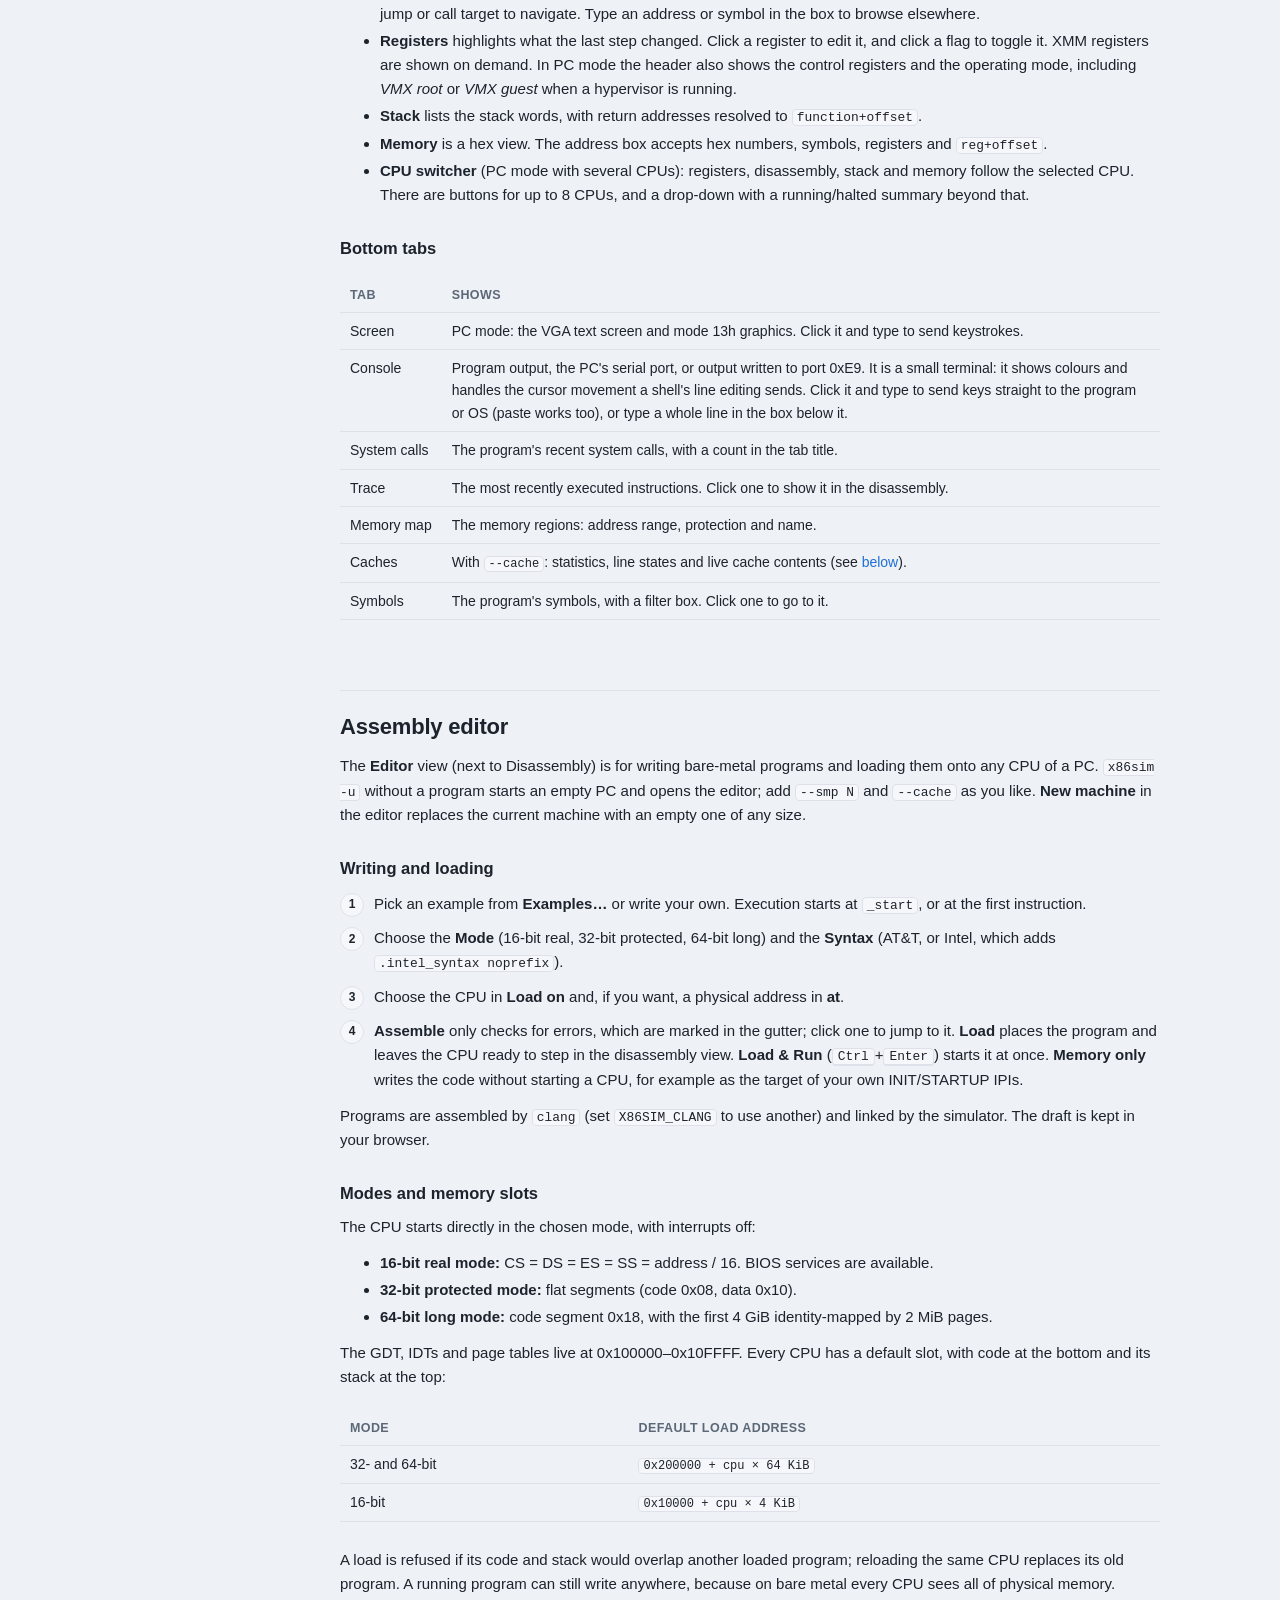
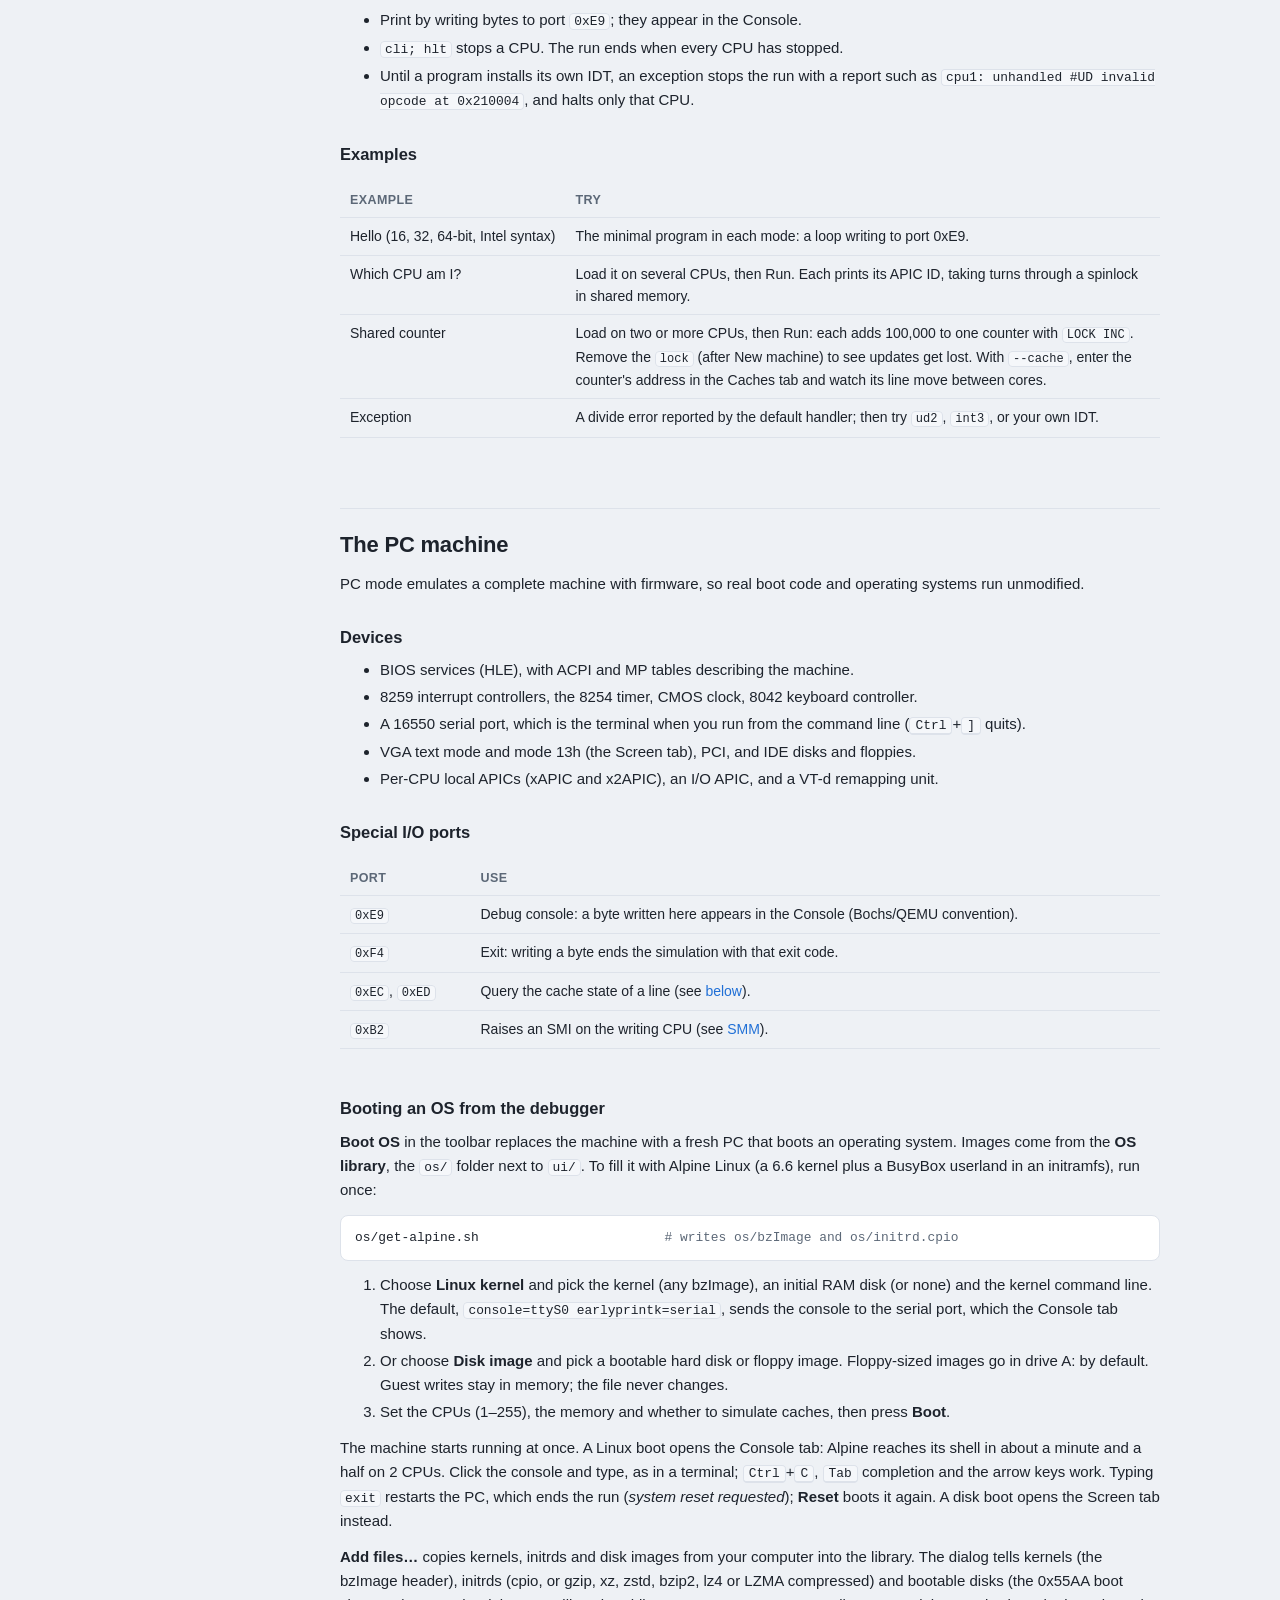
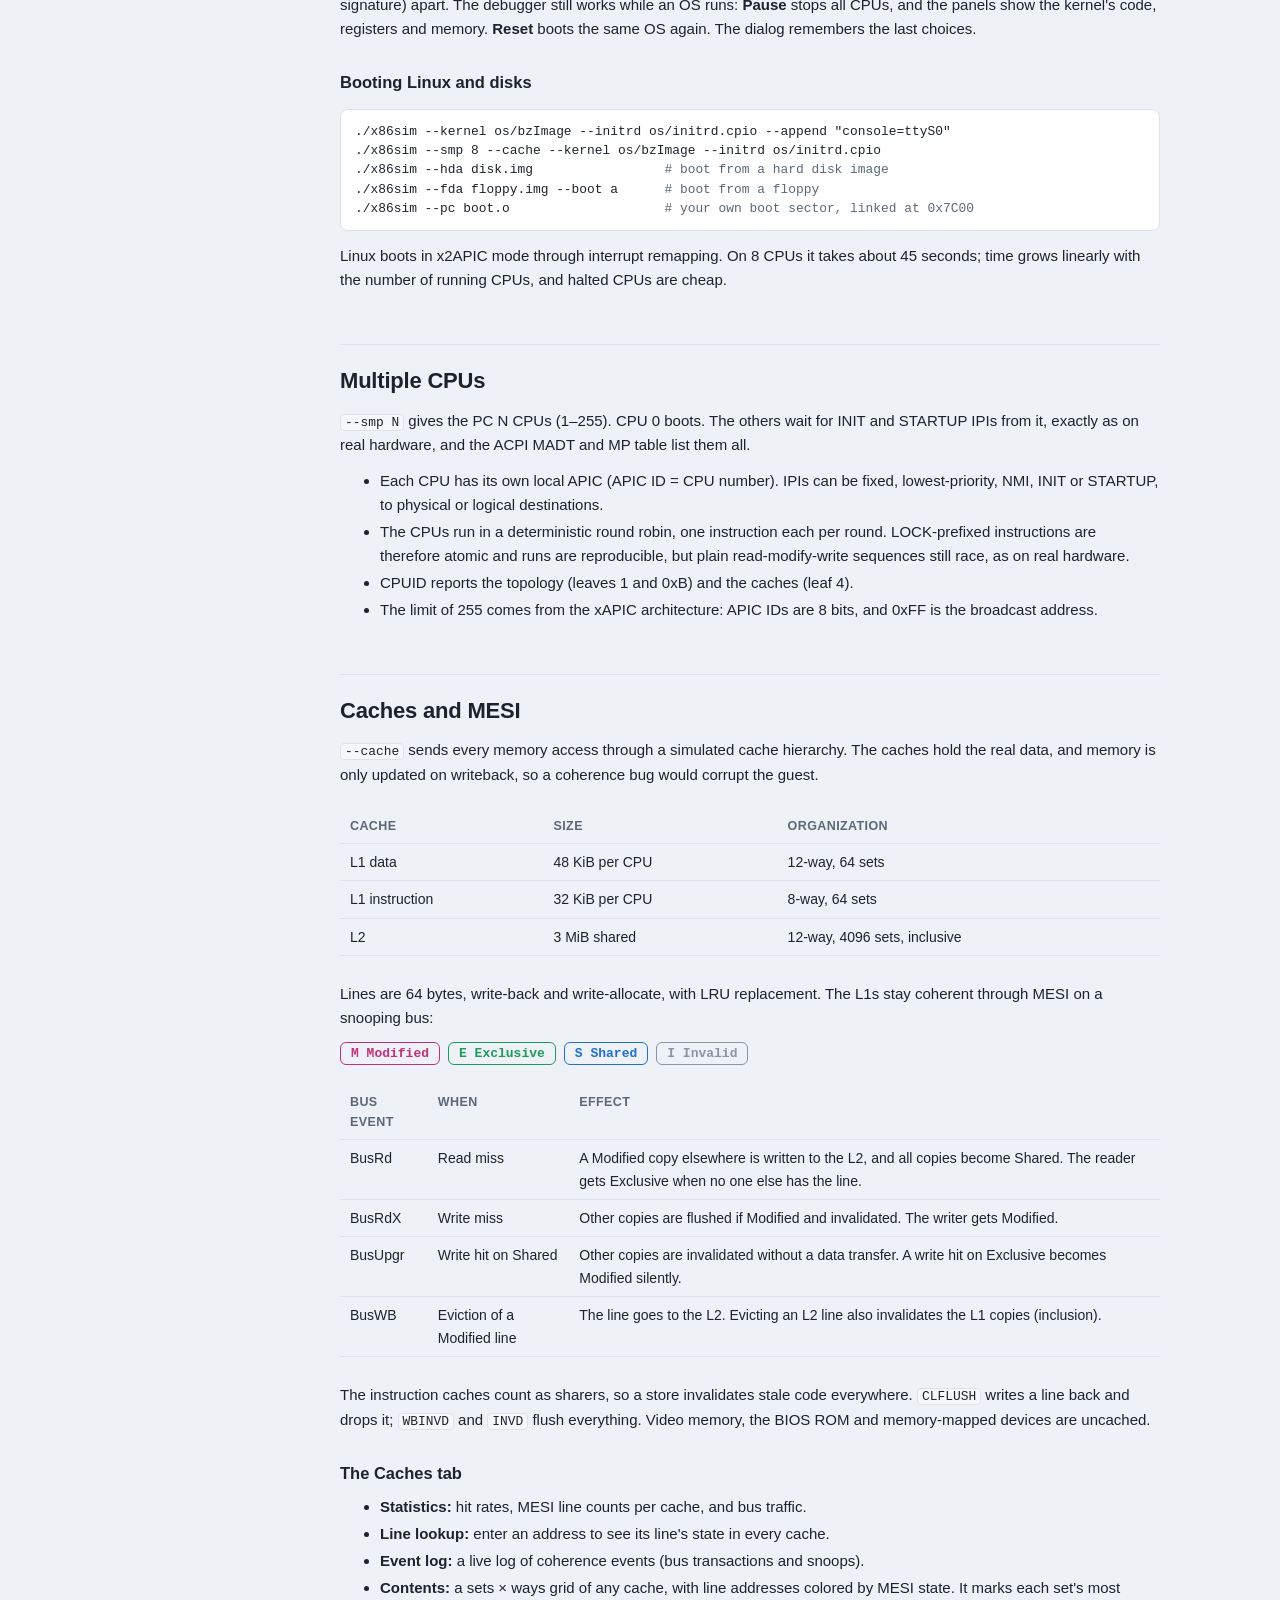
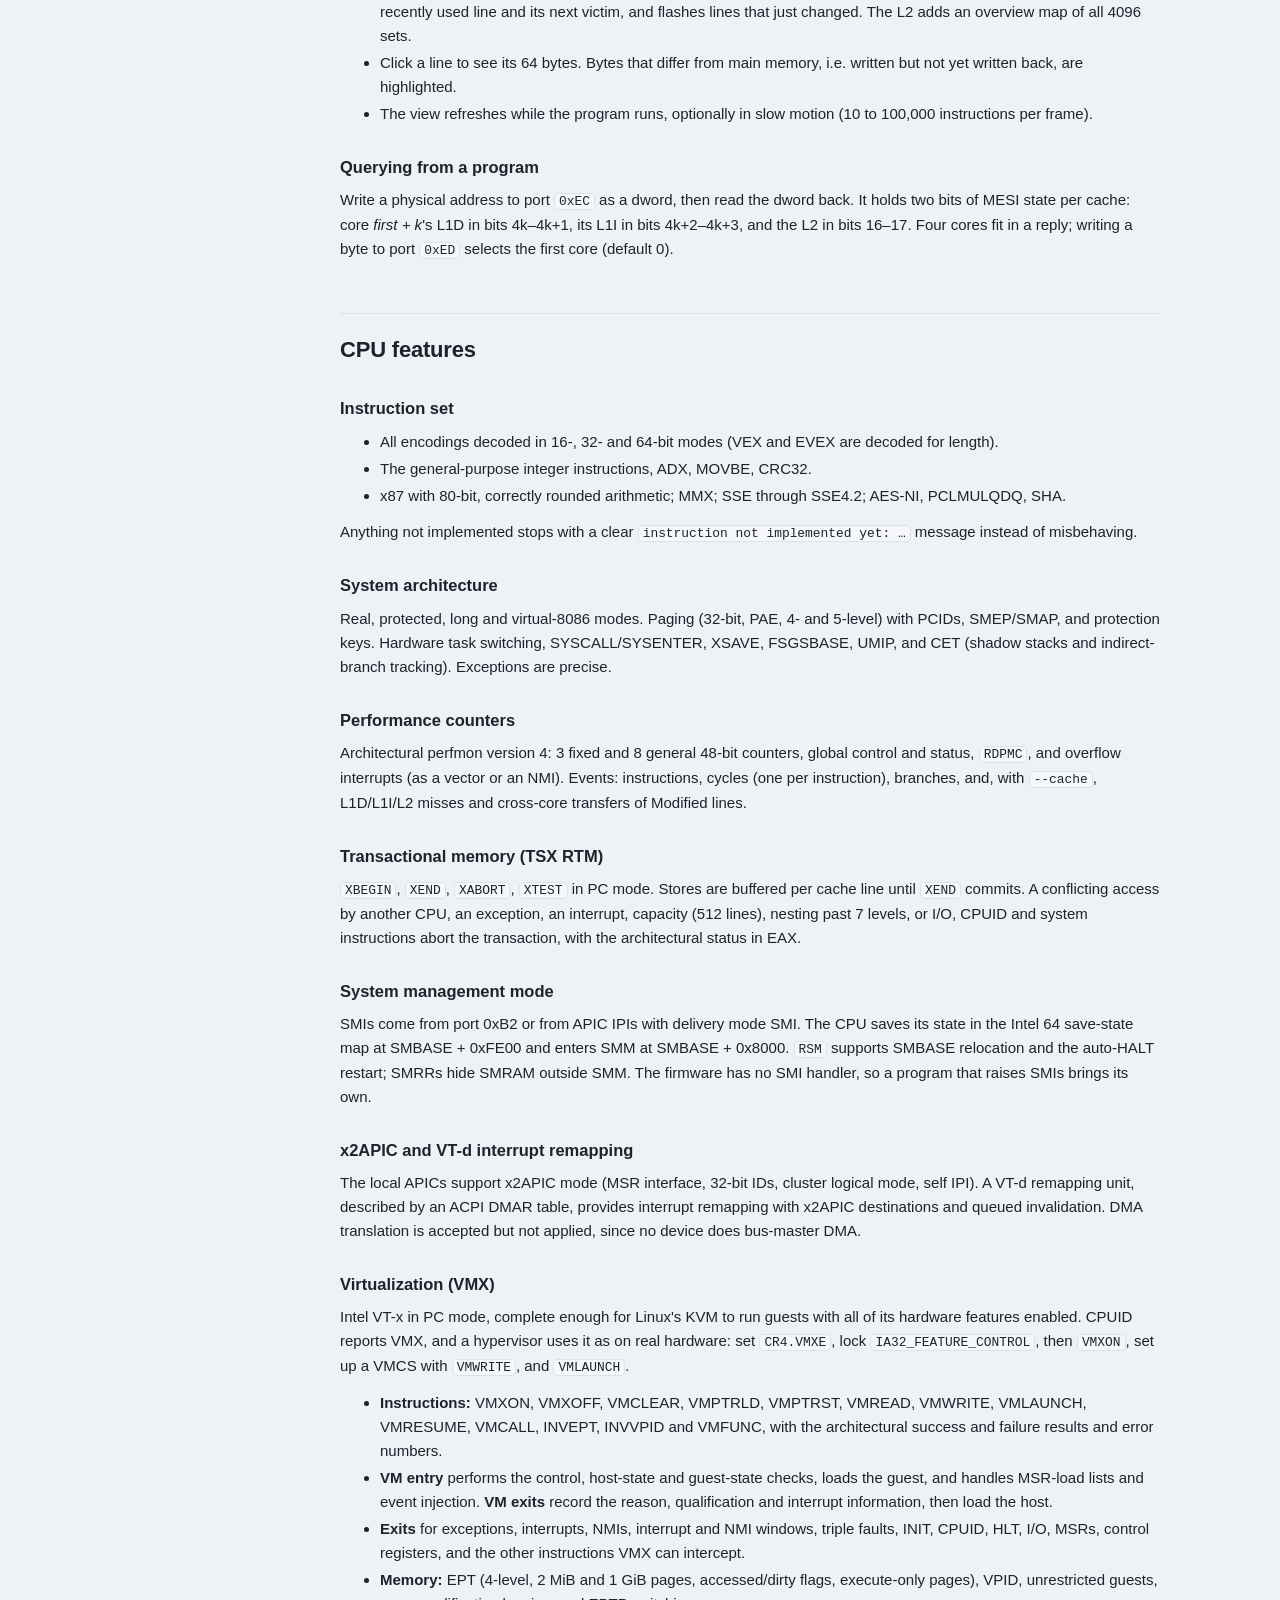
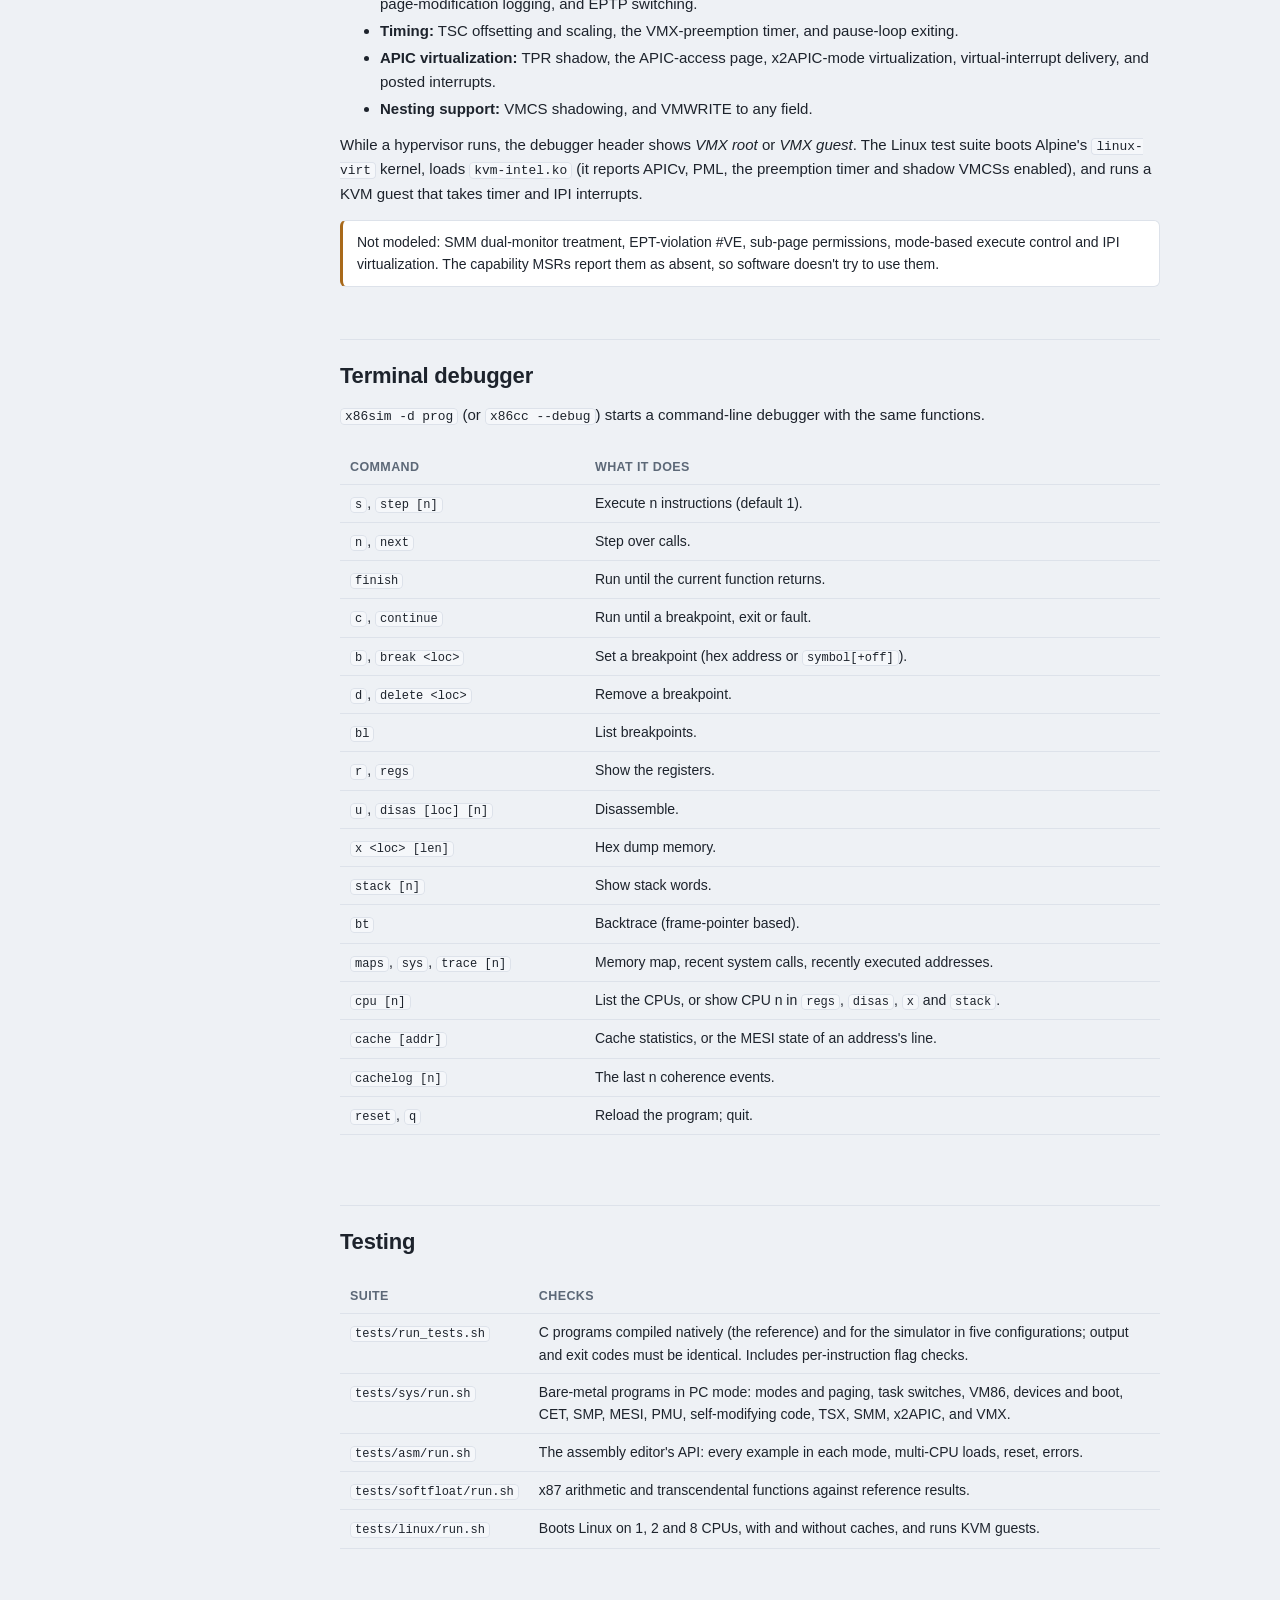
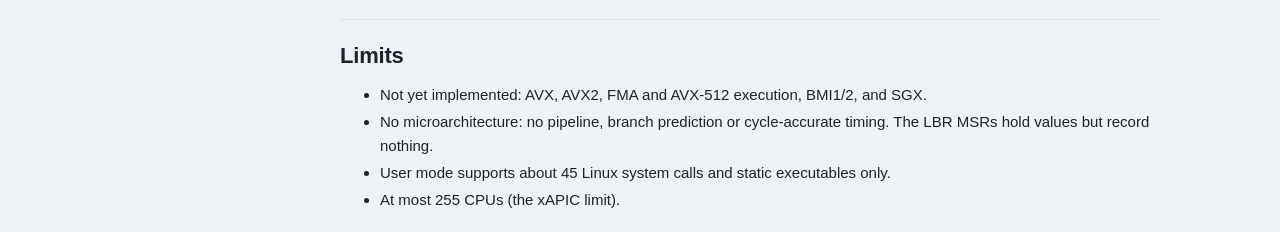
==== commit e710fd6b: "Web UI: Boot OS dialog and a terminal console Boot OS replaces the machine with a PC booting a Linux" ====
--- a/ui/guide.html
+++ b/ui/guide.html
@@ -151,6 +151,7 @@
         <li><a href="#pc">The PC machine</a></li>
         <li class="sub"><a href="#pc-devices">Devices</a></li>
         <li class="sub"><a href="#pc-ports">Special I/O ports</a></li>
+        <li class="sub"><a href="#pc-boot-ui">Booting an OS from the debugger</a></li>
         <li class="sub"><a href="#pc-linux">Booting Linux and disks</a></li>
         <li><a href="#smp">Multiple CPUs</a></li>
         <li><a href="#caches">Caches and MESI</a></li>
@@ -194,9 +195,11 @@
 
 ./x86cc --ui tests/c/algo.c             <span class="c"># compile a C program and open it in this debugger</span>
 ./x86sim -u --smp 4 --cache             <span class="c"># an empty 4-CPU PC: write assembly in the Editor</span>
-./x86sim --kernel bzImage --initrd initrd.cpio   <span class="c"># boot Linux on the serial console</span></code></pre>
+os/get-alpine.sh                        <span class="c"># download Alpine Linux into os/ (once)</span>
+./x86sim --kernel os/bzImage --initrd os/initrd.cpio   <span class="c"># boot it to a shell on the serial console</span></code></pre>
       <p>The web debugger listens on <a href="http://127.0.0.1:8086">http://127.0.0.1:8086</a> (only on
-        the local machine). Use <code>-p N</code> to choose another port.</p>
+        the local machine). Use <code>-p N</code> to choose another port. To boot Linux from there, press
+        <b>Boot OS</b> (see <a href="#pc-boot-ui">Booting an OS from the debugger</a>).</p>
 
       <h2 id="running">Running programs</h2>
       <h3 id="inputs">What it can run</h3>
@@ -266,6 +269,7 @@
         <tr><td>Pause</td><td><kbd>F6</kbd></td><td>Stop a running program.</td></tr>
         <tr><td>Reset</td><td><kbd>Ctrl</kbd>+<kbd>R</kbd></td><td>Restart. In PC mode, it also reloads every program loaded from the editor.</td></tr>
         <tr><td>Load</td><td></td><td>Load another program: paths of files on this machine, arguments, and the mode.</td></tr>
+        <tr><td>Boot OS</td><td></td><td>Replace the machine with a PC that boots a Linux kernel or a disk image from the OS library (see <a href="#pc-boot-ui">below</a>).</td></tr>
       </table></div>
       <p>The status pill shows the state: <i>paused</i>, <i>running</i>, <i>needs input</i> (the program
         waits in <code>read()</code>), <i>halted</i>, <i>exited</i> or <i>fault</i>. Next to it are the
@@ -293,7 +297,7 @@
       <div class="tw"><table>
         <tr><th>Tab</th><th>Shows</th></tr>
         <tr><td>Screen</td><td>PC mode: the VGA text screen and mode 13h graphics. Click it and type to send keystrokes.</td></tr>
-        <tr><td>Console</td><td>Program output, or output written to port 0xE9 in PC mode. Type here to give a program its input.</td></tr>
+        <tr><td>Console</td><td>Program output, the PC's serial port, or output written to port 0xE9. It is a small terminal: it shows colours and handles the cursor movement a shell's line editing sends. Click it and type to send keys straight to the program or OS (paste works too), or type a whole line in the box below it.</td></tr>
         <tr><td>System calls</td><td>The program's recent system calls, with a count in the tab title.</td></tr>
         <tr><td>Trace</td><td>The most recently executed instructions. Click one to show it in the disassembly.</td></tr>
         <tr><td>Memory map</td><td>The memory regions: address range, protection and name.</td></tr>
@@ -376,9 +380,33 @@
         <tr><td><code>0xEC</code>, <code>0xED</code></td><td>Query the cache state of a line (see <a href="#caches-port">below</a>).</td></tr>
         <tr><td><code>0xB2</code></td><td>Raises an SMI on the writing CPU (see <a href="#smm">SMM</a>).</td></tr>
       </table></div>
+      <h3 id="pc-boot-ui">Booting an OS from the debugger</h3>
+      <p><b>Boot OS</b> in the toolbar replaces the machine with a fresh PC that boots an operating system.
+        Images come from the <b>OS library</b>, the <code>os/</code> folder next to <code>ui/</code>. To
+        fill it with Alpine Linux (a 6.6 kernel plus a BusyBox userland in an initramfs), run once:</p>
+      <pre><code>os/get-alpine.sh                        <span class="c"># writes os/bzImage and os/initrd.cpio</span></code></pre>
+      <ol>
+        <li>Choose <b>Linux kernel</b> and pick the kernel (any bzImage), an initial RAM disk (or none) and
+          the kernel command line. The default, <code>console=ttyS0 earlyprintk=serial</code>, sends the
+          console to the serial port, which the Console tab shows.</li>
+        <li>Or choose <b>Disk image</b> and pick a bootable hard disk or floppy image. Floppy-sized images go
+          in drive A: by default. Guest writes stay in memory; the file never changes.</li>
+        <li>Set the CPUs (1–255), the memory and whether to simulate caches, then press <b>Boot</b>.</li>
+      </ol>
+      <p>The machine starts running at once. A Linux boot opens the Console tab: Alpine reaches its shell in
+        about a minute and a half on 2 CPUs. Click the console and type, as in a terminal; <kbd>Ctrl</kbd>+<kbd>C</kbd>,
+        <kbd>Tab</kbd> completion and the arrow keys work. Typing <code>exit</code> restarts the PC, which
+        ends the run (<i>system reset requested</i>); <b>Reset</b> boots it again.
+        A disk boot opens the Screen tab instead.</p>
+      <p><b>Add files…</b> copies kernels, initrds and disk images from your computer into the library. The
+        dialog tells kernels (the bzImage header), initrds (cpio, or gzip, xz, zstd, bzip2, lz4 or LZMA
+        compressed) and bootable disks (the 0x55AA boot signature) apart. The debugger still works while an
+        OS runs: <b>Pause</b> stops all CPUs, and the panels show the kernel's code, registers and memory.
+        <b>Reset</b> boots the same OS again. The dialog remembers the last choices.</p>
+
       <h3 id="pc-linux">Booting Linux and disks</h3>
-      <pre><code>./x86sim --kernel bzImage --initrd initrd.cpio --append "console=ttyS0"
-./x86sim --smp 8 --cache --kernel bzImage --initrd initrd.cpio
+      <pre><code>./x86sim --kernel os/bzImage --initrd os/initrd.cpio --append "console=ttyS0"
+./x86sim --smp 8 --cache --kernel os/bzImage --initrd os/initrd.cpio
 ./x86sim --hda disk.img                 <span class="c"># boot from a hard disk image</span>
 ./x86sim --fda floppy.img --boot a      <span class="c"># boot from a floppy</span>
 ./x86sim --pc boot.o                    <span class="c"># your own boot sector, linked at 0x7C00</span></code></pre>
